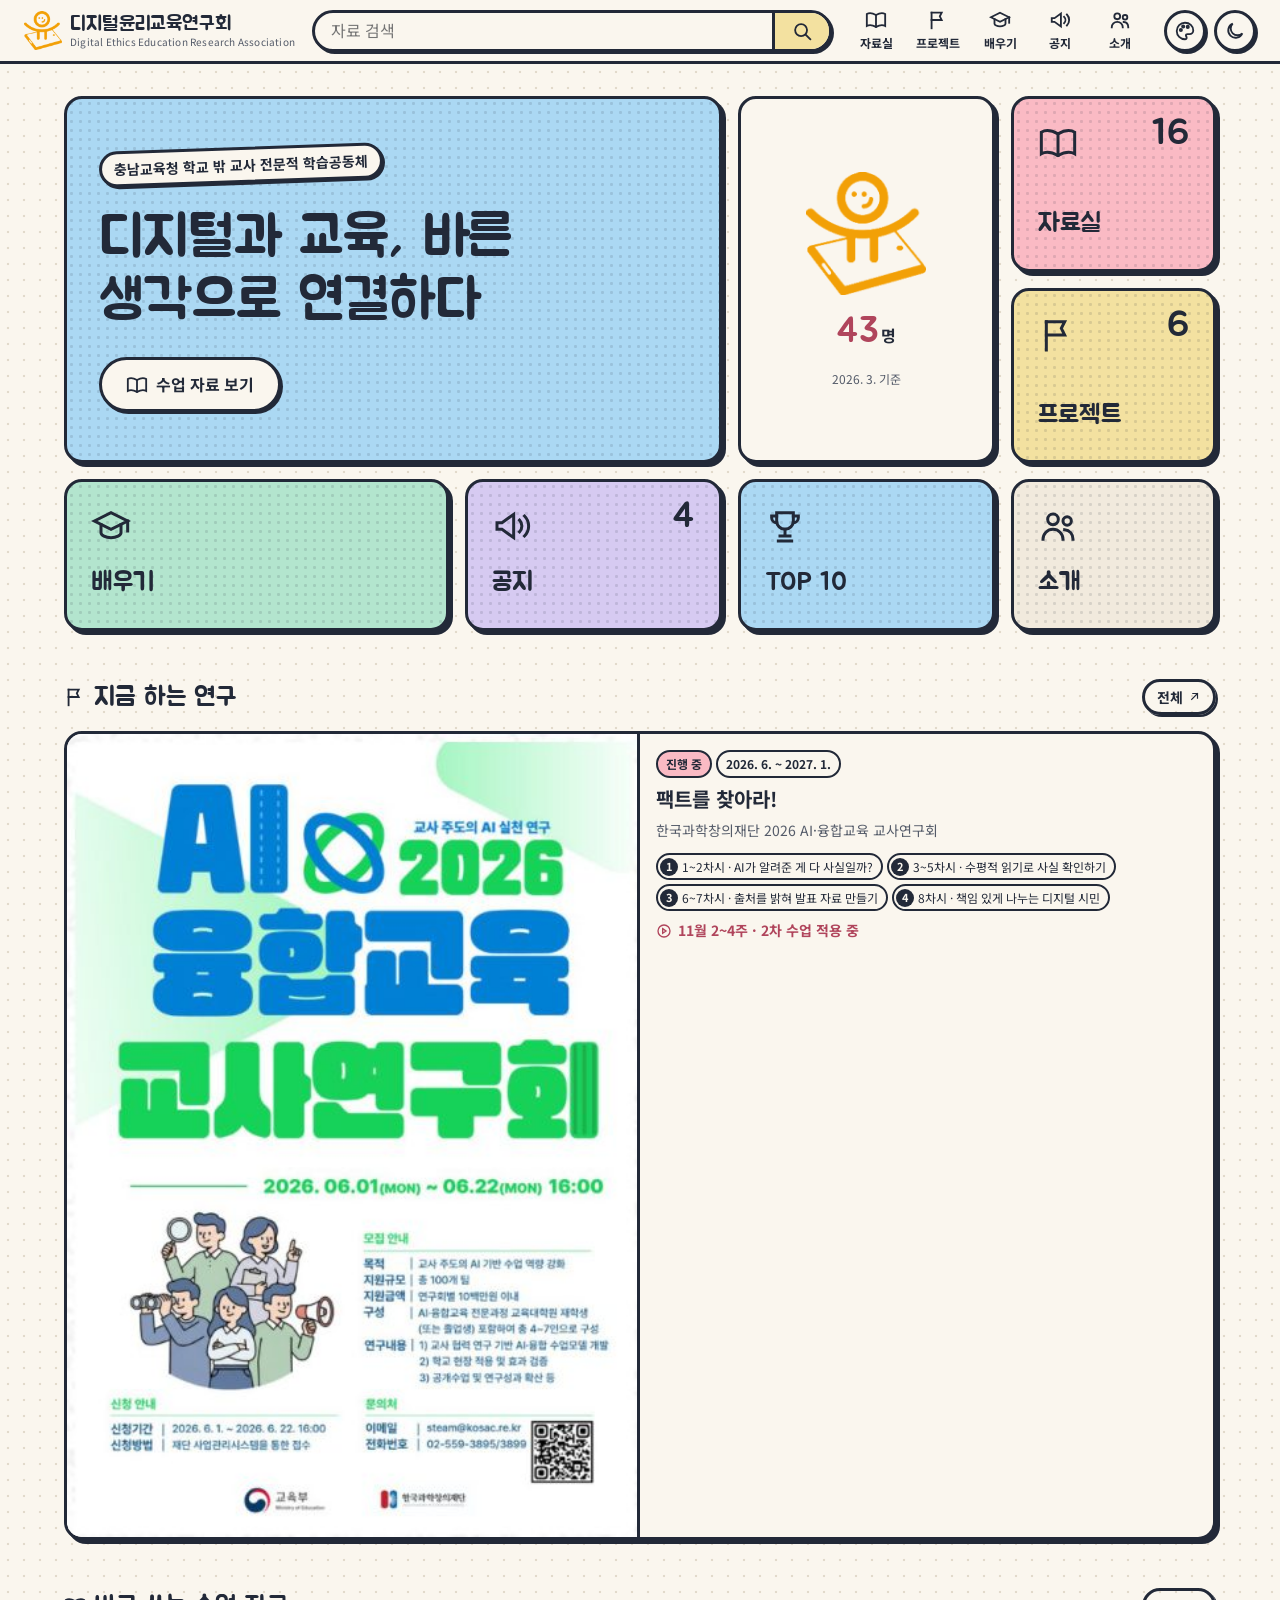
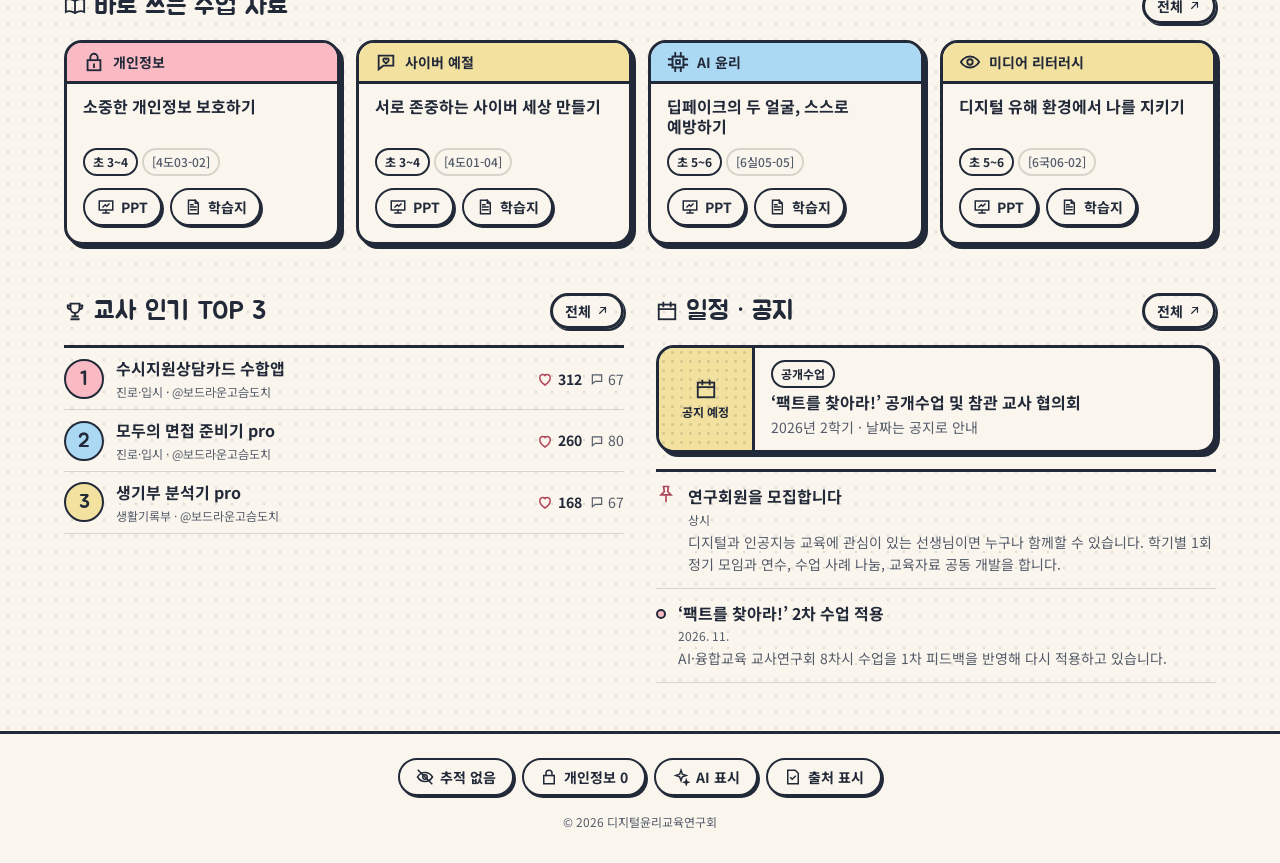
==== index.html @ d73ead46 "feat: 디자인 고르기 (0 처음 · 1 몬드리안 · 2 부드러운 팝아트) - 디자인 0: 처음 디자인을 d0/에 보관 - 디자인 1: 몬드리안을 d1/에 보관 (style.cs" ====
<!doctype html>
<html lang="ko">
<head>
<meta charset="utf-8">
<meta name="viewport" content="width=device-width, initial-scale=1, viewport-fit=cover">
<meta name="robots" content="noindex, nofollow">
<title>디지털윤리교육연구회</title>
<meta name="description" content="디지털과 교육, 바른 생각으로 연결하다 — 충남 디지털윤리교육연구회">
<link rel="icon" href="img/logo.png">
<link rel="preconnect" href="https://fonts.googleapis.com">
<link rel="preconnect" href="https://fonts.gstatic.com" crossorigin>
<link href="https://fonts.googleapis.com/css2?family=Jua&family=Noto+Sans+KR:wght@400;500;700;900&display=swap" rel="stylesheet">
<link rel="stylesheet" href="tokens.css">
<link rel="stylesheet" href="style.css">
<link rel="stylesheet" href="pop.css">
<script>
(function () {
  try {
    var k = "dew:design", q = new URLSearchParams(location.search).get("d");
    if (q === "2") { localStorage.setItem(k, "2"); history.replaceState(null, "", location.pathname + location.hash); return; }
    var s = localStorage.getItem(k);
    if (s === "0" || s === "1") location.replace("d" + s + "/" + location.hash);
  } catch (e) {}
})();
</script>
</head>
<body>
<a class="skip" href="#main">본문 바로가기</a>

<header class="bar">
  <a class="logo" href="#/" aria-label="디지털윤리교육연구회 홈">
    <img src="img/logo.png" alt="" width="38" height="39">
    <span class="logo-text"><b>디지털윤리교육연구회</b><small lang="en">Digital Ethics Education Research Association</small></span>
  </a>
  <form class="search" role="search" id="topsearch">
    <label for="tq" class="vh">자료 검색</label>
    <input id="tq" type="search" placeholder="자료 검색" autocomplete="off">
    <button type="submit" aria-label="검색"><svg class="i"><use href="#i-search"/></svg></button>
  </form>
  <nav class="topnav" aria-label="주 메뉴">
    <a href="#/library"><svg class="i"><use href="#i-library"/></svg><span>자료실</span></a>
    <a href="#/projects"><svg class="i"><use href="#i-projects"/></svg><span>프로젝트</span></a>
    <a href="#/learn"><svg class="i"><use href="#i-learn"/></svg><span>배우기</span></a>
    <a href="#/notice"><svg class="i"><use href="#i-notice"/></svg><span>공지</span></a>
    <a href="#/about"><svg class="i"><use href="#i-about"/></svg><span>소개</span></a>
  </nav>
  <div class="tools">
    <details class="dpick">
      <summary class="iconbtn" aria-label="디자인 고르기" title="디자인 고르기"><svg class="i"><use href="#i-palette"/></svg></summary>
      <div class="dpick-menu">
        <a href="d0/"><span class="sw sw0"></span>디자인 0 · 처음</a>
        <a href="d1/"><span class="sw sw1"></span>디자인 1 · 몬드리안</a>
        <a href="./?d=2" aria-current="true"><span class="sw sw2"></span>디자인 2 · 팝아트</a>
      </div>
    </details>
    <button class="iconbtn theme" type="button" aria-label="화면 밝기 바꾸기" title="밝기"><svg class="i"><use href="#i-moon"/></svg></button>
  </div>
</header>

<main id="main" tabindex="-1"></main>

<footer class="foot">
  <ul class="promise" aria-label="이 사이트가 지키는 약속">
    <li title="방문 분석·광고 쿠키를 쓰지 않습니다"><svg class="i"><use href="#i-eye-off"/></svg><span>추적 없음</span></li>
    <li title="회원 가입이 없고 개인정보를 받지 않습니다"><svg class="i"><use href="#i-lock"/></svg><span>개인정보 0</span></li>
    <li title="AI 도움을 받은 글·그림에는 표시를 붙입니다"><svg class="i"><use href="#i-ai"/></svg><span>AI 표시</span></li>
    <li title="모든 자료에 만든 곳과 연도를 적습니다"><svg class="i"><use href="#i-source"/></svg><span>출처 표시</span></li>
  </ul>
  <p class="foot-small" id="foot-small"></p>
</footer>

<nav class="tabbar" aria-label="빠른 메뉴">
  <a href="#/"><svg class="i"><use href="#i-home"/></svg><span>홈</span></a>
  <a href="#/library"><svg class="i"><use href="#i-library"/></svg><span>자료</span></a>
  <a href="#/projects"><svg class="i"><use href="#i-projects"/></svg><span>프로젝트</span></a>
  <a href="#/learn"><svg class="i"><use href="#i-learn"/></svg><span>배우기</span></a>
  <a href="#/about"><svg class="i"><use href="#i-about"/></svg><span>소개</span></a>
</nav>

<svg width="0" height="0" style="position:absolute" aria-hidden="true">
  <defs>
    <symbol id="i-home" viewBox="0 0 24 24"><path d="M3 11l9-7 9 7"/><path d="M5 10v10h5v-6h4v6h5V10"/></symbol>
    <symbol id="i-library" viewBox="0 0 24 24"><path d="M2 5.5C4.5 4 7.5 4 12 6.5c4.5-2.5 7.5-2.5 10-1v13c-2.5-1.5-5.5-1.5-10 1-4.5-2.5-7.5-2.5-10-1z"/><path d="M12 6.5v13"/></symbol>
    <symbol id="i-projects" viewBox="0 0 24 24"><path d="M5 21V4"/><path d="M5 4h11l-2 4 2 4H5"/></symbol>
    <symbol id="i-learn" viewBox="0 0 24 24"><path d="M2 9l10-5 10 5-10 5z"/><path d="M6 11.2V16c0 1.5 2.7 3 6 3s6-1.5 6-3v-4.8"/><path d="M22 9v6"/></symbol>
    <symbol id="i-notice" viewBox="0 0 24 24"><path d="M3 10v4h3l7 5V5L6 10z"/><path d="M16.5 8.5a5 5 0 0 1 0 7"/><path d="M19.5 6a8.5 8.5 0 0 1 0 12"/></symbol>
    <symbol id="i-about" viewBox="0 0 24 24"><circle cx="9" cy="8" r="3.2"/><path d="M3 20c0-3.3 2.7-6 6-6s6 2.7 6 6"/><circle cx="17.5" cy="9" r="2.5"/><path d="M16 14.2c3 .2 5 2.6 5 5.8"/></symbol>
    <symbol id="i-search" viewBox="0 0 24 24"><circle cx="11" cy="11" r="6.5"/><path d="M16 16l5 5"/></symbol>
    <symbol id="i-moon" viewBox="0 0 24 24"><path d="M20 14.5A8 8 0 1 1 9.5 4a6.5 6.5 0 0 0 10.5 10.5z"/></symbol>
    <symbol id="i-trophy" viewBox="0 0 24 24"><path d="M7 4h10v5a5 5 0 0 1-10 0z"/><path d="M7 6H4v1a3 3 0 0 0 3 3M17 6h3v1a3 3 0 0 1-3 3"/><path d="M12 14v4M8 21h8M9 18h6"/></symbol>
    <symbol id="i-ppt" viewBox="0 0 24 24"><rect x="3" y="4" width="18" height="12"/><path d="M12 16v4M8 20h8"/><path d="M8 12l3-3 2 2 3-3"/></symbol>
    <symbol id="i-sheet" viewBox="0 0 24 24"><path d="M6 3h9l4 4v14H6z"/><path d="M15 3v4h4"/><path d="M9 12h7M9 15.5h7M9 9h3"/></symbol>
    <symbol id="i-guide" viewBox="0 0 24 24"><rect x="5" y="4" width="14" height="17"/><path d="M9 4V2.5h6V4"/><path d="M8.5 10l2 2 4-4M8.5 16h7"/></symbol>
    <symbol id="i-out" viewBox="0 0 24 24"><path d="M8 16L18 6M10 6h8v8"/></symbol>
    <symbol id="i-calendar" viewBox="0 0 24 24"><rect x="3" y="5" width="18" height="16"/><path d="M3 10h18M8 3v4M16 3v4"/></symbol>
    <symbol id="i-pin" viewBox="0 0 24 24"><path d="M9 3h6l-1 6 4 4H6l4-4z"/><path d="M12 13v8"/></symbol>
    <symbol id="i-heart" viewBox="0 0 24 24"><path d="M12 20s-7-4.4-7-10a4 4 0 0 1 7-2.6A4 4 0 0 1 19 10c0 5.6-7 10-7 10z"/></symbol>
    <symbol id="i-chat" viewBox="0 0 24 24"><path d="M4 5h16v11H9l-5 4z"/></symbol>
    <symbol id="i-link" viewBox="0 0 24 24"><path d="M10 14a4 4 0 0 0 5.7 0l3-3a4 4 0 0 0-5.7-5.7l-1 1"/><path d="M14 10a4 4 0 0 0-5.7 0l-3 3a4 4 0 0 0 5.7 5.7l1-1"/></symbol>
    <symbol id="i-play" viewBox="0 0 24 24"><circle cx="12" cy="12" r="9"/><path d="M10 8.5l5 3.5-5 3.5z"/></symbol>
    <symbol id="i-target" viewBox="0 0 24 24"><circle cx="12" cy="12" r="9"/><circle cx="12" cy="12" r="5"/><circle cx="12" cy="12" r="1"/></symbol>
    <symbol id="i-team" viewBox="0 0 24 24"><circle cx="12" cy="7" r="3"/><circle cx="5" cy="10" r="2.2"/><circle cx="19" cy="10" r="2.2"/><path d="M7 20c0-2.8 2.2-5 5-5s5 2.2 5 5M1.5 19c0-2.2 1.6-4 3.5-4M22.5 19c0-2.2-1.6-4-3.5-4"/></symbol>
    <symbol id="i-map" viewBox="0 0 24 24"><path d="M3 6l6-2 6 2 6-2v14l-6 2-6-2-6 2z"/><path d="M9 4v14M15 6v14"/></symbol>
    <symbol id="i-join" viewBox="0 0 24 24"><circle cx="10" cy="8" r="3.5"/><path d="M3 20c0-3.6 3.1-6.5 7-6.5 1.6 0 3 .4 4.2 1.2"/><path d="M18 14v6M15 17h6"/></symbol>
    <symbol id="i-palette" viewBox="0 0 24 24"><path d="M12 3a9 9 0 1 0 0 18c1.2 0 1.8-.8 1.8-1.7 0-1-.8-1.4-.8-2.3 0-1 .8-1.6 1.8-1.6H17a4 4 0 0 0 4-4C21 6.6 17 3 12 3z"/><circle cx="7.5" cy="11" r="1.2"/><circle cx="10" cy="7" r="1.2"/><circle cx="15" cy="7.5" r="1.2"/></symbol>
    <symbol id="i-check" viewBox="0 0 24 24"><path d="M4 12.5l5 5L20 6.5"/></symbol>
    <symbol id="t-privacy" viewBox="0 0 24 24"><rect x="5" y="10" width="14" height="11"/><path d="M8 10V7a4 4 0 0 1 8 0v3"/><path d="M12 14.5v3"/></symbol>
    <symbol id="t-manners" viewBox="0 0 24 24"><path d="M4 5h16v11H9l-5 4z"/><path d="M12 13.5s-3-1.8-3-3.8a1.6 1.6 0 0 1 3-.8 1.6 1.6 0 0 1 3 .8c0 2-3 3.8-3 3.8z"/></symbol>
    <symbol id="t-overuse" viewBox="0 0 24 24"><rect x="7" y="2.5" width="10" height="19"/><path d="M11 18.5h2"/><path d="M9.5 7.5l5 5M14.5 7.5l-5 5"/></symbol>
    <symbol id="t-ai" viewBox="0 0 24 24"><rect x="6" y="6" width="12" height="12"/><path d="M9 2v4M15 2v4M9 18v4M15 18v4M2 9h4M2 15h4M18 9h4M18 15h4"/><path d="M10 10h4v4h-4z"/></symbol>
    <symbol id="t-media" viewBox="0 0 24 24"><path d="M2 12s3.6-6 10-6 10 6 10 6-3.6 6-10 6S2 12 2 12z"/><circle cx="12" cy="12" r="3"/></symbol>
    <symbol id="t-safety" viewBox="0 0 24 24"><path d="M12 3l8 3v6c0 4.5-3.4 8-8 9-4.6-1-8-4.5-8-9V6z"/><path d="M8.5 12l2.5 2.5 4.5-4.5"/></symbol>
    <symbol id="t-copyright" viewBox="0 0 24 24"><circle cx="12" cy="12" r="9"/><path d="M15 9.5a3.5 3.5 0 1 0 0 5"/></symbol>
    <symbol id="t-basic" viewBox="0 0 24 24"><rect x="3" y="4" width="18" height="12"/><path d="M8 20h8M12 16v4"/></symbol>
    <symbol id="t-citizen" viewBox="0 0 24 24"><circle cx="12" cy="12" r="9"/><path d="M3 12h18M12 3c2.5 2.6 3.8 5.6 3.8 9s-1.3 6.4-3.8 9c-2.5-2.6-3.8-5.6-3.8-9S9.5 5.6 12 3z"/></symbol>
    <symbol id="i-eye-off" viewBox="0 0 24 24"><path d="M2 12s3.6-6 10-6 10 6 10 6-3.6 6-10 6S2 12 2 12z"/><circle cx="12" cy="12" r="3"/><path d="M3 3l18 18"/></symbol>
    <symbol id="i-lock" viewBox="0 0 24 24"><rect x="5" y="10" width="14" height="11"/><path d="M8 10V7a4 4 0 0 1 8 0v3"/></symbol>
    <symbol id="i-ai" viewBox="0 0 24 24"><path d="M12 3l1.8 5.2L19 10l-5.2 1.8L12 17l-1.8-5.2L5 10l5.2-1.8z"/><path d="M19 16l.8 2.2L22 19l-2.2.8L19 22l-.8-2.2L16 19l2.2-.8z"/></symbol>
    <symbol id="i-source" viewBox="0 0 24 24"><path d="M5 3h10l4 4v14H5z"/><path d="M9 13l2 2 4-4"/></symbol>
  </defs>
</svg>

<script src="data.js"></script>
<script src="app.js"></script>
</body>
</html>
---- tokens.css ----
/* Hallmark · tokens · theme: custom "부드러운 팝아트" (Warhol 반복 판화 + Lichtenstein 망점, 채도 낮춤)
 * paper oklch(97.5% 0.012 85) · ink oklch(28% 0.03 265) · accent oklch(50% 0.11 255)
 * axes: light / display-heavy / warm-pastel
 */
:root{
  /* 크림 종이 · 남색 먹선 · 파스텔 면 */
  --color-paper:    oklch(97.5% 0.012 85);
  --color-paper-2:  oklch(94% 0.02 85);
  --color-ink:      oklch(28% 0.03 265);
  --color-ink-2:    oklch(47% 0.025 265);
  --color-rule:     oklch(28% 0.03 265);
  --color-hair:     oklch(87% 0.015 85);
  --color-dot:      oklch(89% 0.022 85);
  --color-accent:   oklch(50% 0.11 255);
  --color-accent-2: oklch(90% 0.04 240);
  --color-on-accent:oklch(98% 0.01 85);
  --color-sky:      oklch(86% 0.06 235);
  --color-red:      oklch(85% 0.075 8);    /* 분홍 */
  --color-on-red:   oklch(28% 0.03 265);
  --color-yellow:   oklch(91% 0.085 95);   /* 버터 */
  --color-on-yellow:oklch(28% 0.03 265);
  --color-mint:     oklch(88% 0.06 165);
  --color-lilac:    oklch(86% 0.055 300);
  --color-hot:      oklch(54% 0.14 10);    /* 글자용 진한 분홍 */
  --color-brand:    oklch(75% 0.17 70);
  --color-focus:    oklch(50% 0.11 255);

  --font-display: "Jua", "Noto Sans KR", system-ui, sans-serif;
  --font-body:    "Noto Sans KR", system-ui, sans-serif;

  --space-3xs: 0.25rem; --space-2xs: 0.5rem; --space-xs: 0.75rem;
  --space-sm: 1rem; --space-md: 1.5rem; --space-lg: 2rem;
  --space-xl: 3rem; --space-2xl: 4.5rem;

  --text-xs: 0.75rem; --text-sm: 0.875rem; --text-md: 1rem; --text-lg: 1.25rem;
  --text-xl: 1.625rem; --text-2xl: 2.25rem; --text-display: clamp(2rem, 6vw, 3.5rem);

  --rule-w: 3px;
  --rule-thin: 3px;
  --radius-pill: 999px;
  --radius-0: 0;
  --radius-card: 18px;
  --radius-sm: 10px;
  --pop: 4px 4px 0 var(--color-rule);
  --pop-lg: 6px 6px 0 var(--color-rule);
  --pop-sm: 2px 2px 0 var(--color-rule);

  --ease-out: cubic-bezier(0.16, 1, 0.3, 1);
  --ease-in: cubic-bezier(0.7, 0, 0.84, 0);
  --ease-in-out: cubic-bezier(0.65, 0, 0.35, 1);
  --dur-short: 160ms;
  --dur-med: 240ms;

  --swatch-0: oklch(75% 0.17 70);
  --swatch-1: oklch(46% 0.19 262);
  --swatch-2: oklch(85% 0.075 8);

  --bar-h: 64px;
  --tab-h: 64px;
}
@media (prefers-color-scheme: dark){
  :root:not([data-theme="light"]){
    --color-paper: oklch(23% 0.02 265); --color-paper-2: oklch(28% 0.022 265);
    --color-ink: oklch(95% 0.012 85); --color-ink-2: oklch(76% 0.015 85);
    --color-rule: oklch(12% 0.01 265); --color-hair: oklch(34% 0.02 265); --color-dot: oklch(27% 0.02 265);
    --color-accent: oklch(72% 0.09 245); --color-on-accent: oklch(20% 0.02 265);
    --color-sky: oklch(44% 0.06 235); --color-red: oklch(46% 0.07 8); --color-yellow: oklch(52% 0.07 95);
    --color-mint: oklch(45% 0.05 165); --color-lilac: oklch(43% 0.05 300);
    --color-on-red: oklch(96% 0.01 85); --color-on-yellow: oklch(96% 0.01 85);
    --color-hot: oklch(76% 0.11 10);
  }
}
:root[data-theme="dark"]{
  --color-paper: oklch(23% 0.02 265); --color-paper-2: oklch(28% 0.022 265);
  --color-ink: oklch(95% 0.012 85); --color-ink-2: oklch(76% 0.015 85);
  --color-rule: oklch(12% 0.01 265); --color-hair: oklch(34% 0.02 265); --color-dot: oklch(27% 0.02 265);
  --color-accent: oklch(72% 0.09 245); --color-on-accent: oklch(20% 0.02 265);
  --color-sky: oklch(44% 0.06 235); --color-red: oklch(46% 0.07 8); --color-yellow: oklch(52% 0.07 95);
  --color-mint: oklch(45% 0.05 165); --color-lilac: oklch(43% 0.05 300);
  --color-on-red: oklch(96% 0.01 85); --color-on-yellow: oklch(96% 0.01 85);
  --color-hot: oklch(76% 0.11 10);
}
---- style.css ----
/* Hallmark · macrostructure: bespoke Mondrian grid · tone: De Stijl 교실 · anchor hue: blue 262 · theme: custom
 * nav: top bar (logo · centre search pill · icon nav) + mobile bottom tab bar · footer: icon promise strip
 * pre-emit critique: P5 H4 E4 S4 R4 V5
 */

/* ---------- 기본 ---------- */
*, *::before, *::after { box-sizing: border-box; }
html, body { overflow-x: clip; }
html { -webkit-text-size-adjust: 100%; }
body {
  margin: 0;
  background: var(--color-paper);
  color: var(--color-ink);
  font-family: var(--font-body);
  font-size: var(--text-md);
  line-height: 1.6;
  word-break: keep-all;
  overflow-wrap: break-word;
}
img { display: block; max-width: 100%; height: auto; }
a { color: inherit; }
h1, h2, h3 { font-style: normal; margin: 0; line-height: 1.25; min-width: 0; overflow-wrap: anywhere; word-break: keep-all; }
h1, h2 { font-family: var(--font-display); font-weight: 400; letter-spacing: 0.01em; }
h3 { font-size: var(--text-md); font-weight: 700; }
p { margin: 0; }
button, input { font: inherit; color: inherit; }
:focus-visible { outline: 3px solid var(--color-focus); outline-offset: 2px; }
.vh { position: absolute; width: 1px; height: 1px; overflow: hidden; clip: rect(0 0 0 0); white-space: nowrap; }
.skip { position: absolute; left: var(--space-sm); top: -60px; z-index: 50; background: var(--color-ink); color: var(--color-paper); padding: var(--space-2xs) var(--space-sm); }
.skip:focus { top: var(--space-sm); }

.i { width: 22px; height: 22px; flex: none; fill: none; stroke: currentColor; stroke-width: 2; stroke-linecap: square; stroke-linejoin: miter; }
.i.sm { width: 16px; height: 16px; }
.i.lg { width: 40px; height: 40px; stroke-width: 1.8; }

/* 원색 면 */
[data-c="b"] { background: var(--color-accent); color: var(--color-on-accent); }
[data-c="r"] { background: var(--color-red); color: var(--color-on-red); }
[data-c="y"] { background: var(--color-yellow); color: var(--color-on-yellow); }
[data-c="w"] { background: var(--color-paper); color: var(--color-ink); }

/* ---------- 상단바 (유튜브·구글식) ---------- */
.bar {
  position: sticky; top: 0; z-index: 20;
  display: grid; grid-template-columns: auto minmax(0, 1fr) auto auto; align-items: center;
  gap: var(--space-sm);
  height: var(--bar-h); padding: 0 var(--space-md);
  background: var(--color-paper);
  border-bottom: var(--rule-w) solid var(--color-rule);
}
.logo { display: flex; align-items: center; gap: var(--space-2xs); text-decoration: none; min-width: 0; }
.logo img { width: 38px; height: auto; }
.logo-text { display: flex; flex-direction: column; line-height: 1.15; min-width: 0; }
.logo-text b { font-family: var(--font-display); font-weight: 400; font-size: var(--text-lg); white-space: nowrap; }
.logo-text small { font-size: 0.625rem; color: var(--color-ink-2); white-space: nowrap; letter-spacing: 0.02em; }

.search {
  justify-self: center; width: 100%; max-width: 520px;
  display: flex; align-items: stretch; height: 42px;
  border: var(--rule-thin) solid var(--color-rule); border-radius: var(--radius-pill); overflow: hidden;
  background: var(--color-paper);
}
.search input { flex: 1; min-width: 0; border: 0; background: transparent; padding: 0 var(--space-sm); outline: none; }
.search:focus-within { outline: 3px solid var(--color-focus); outline-offset: 2px; }
.search button {
  border: 0; border-left: var(--rule-thin) solid var(--color-rule); background: var(--color-paper-2);
  padding: 0 var(--space-sm); cursor: pointer; display: grid; place-items: center;
}
.search button:hover { background: var(--color-yellow); color: var(--color-on-yellow); }

.topnav { display: flex; gap: var(--space-3xs); }
.topnav a {
  display: flex; flex-direction: column; align-items: center; gap: 2px;
  padding: var(--space-3xs) var(--space-2xs); min-width: 56px;
  text-decoration: none; font-size: var(--text-xs); font-weight: 700; white-space: nowrap;
  border-bottom: 4px solid transparent;
  transition: background var(--dur-short) var(--ease-out);
}
.topnav a:hover { background: var(--color-paper-2); }
.topnav a[aria-current="page"] { border-bottom-color: var(--color-red); }
.iconbtn {
  width: 42px; height: 42px; display: grid; place-items: center; cursor: pointer;
  border: var(--rule-thin) solid var(--color-rule); border-radius: var(--radius-pill); background: var(--color-paper);
}
.iconbtn:hover { background: var(--color-yellow); color: var(--color-on-yellow); }

.tools { display: flex; gap: var(--space-2xs); }
.dpick { position: relative; }
.dpick summary { list-style: none; }
.dpick summary::-webkit-details-marker { display: none; }
.dpick[open] summary { background: var(--color-paper-2); }
.dpick-menu {
  position: absolute; right: 0; top: calc(100% + var(--space-2xs)); z-index: 30;
  display: flex; flex-direction: column; min-width: 200px; padding: var(--space-3xs);
  background: var(--color-paper); border: var(--rule-thin) solid var(--color-rule);
}
.dpick-menu a { display: flex; align-items: center; gap: var(--space-2xs); padding: var(--space-2xs) var(--space-xs); white-space: nowrap; font-size: var(--text-sm); font-weight: 700; text-decoration: none; }
.dpick-menu a:hover { background: var(--color-paper-2); }
.dpick-menu a[aria-current] { background: var(--color-ink); color: var(--color-paper); }
.sw { flex: none; width: 18px; height: 18px; border: 2px solid var(--color-rule); }
.sw0 { background: var(--swatch-0); }
.sw1 { background: var(--swatch-1); }
.sw2 { background: var(--swatch-2); }

/* ---------- 본문 ---------- */
main { max-width: 1200px; margin: 0 auto; padding: var(--space-lg) var(--space-md) var(--space-xl); outline: none; }

.row { display: flex; align-items: center; justify-content: space-between; gap: var(--space-sm); margin: var(--space-xl) 0 var(--space-sm); }
.row h2 { display: flex; align-items: center; gap: var(--space-2xs); font-size: var(--text-xl); }
.more {
  display: inline-flex; align-items: center; gap: var(--space-3xs); white-space: nowrap;
  font-weight: 700; font-size: var(--text-sm); text-decoration: none;
  padding: var(--space-3xs) var(--space-xs); border: var(--rule-thin) solid var(--color-rule); border-radius: var(--radius-pill);
}
.more:hover { background: var(--color-ink); color: var(--color-paper); }
.more .i { width: 14px; height: 14px; }

.grid { display: grid; gap: var(--space-sm); }
.g2 { grid-template-columns: repeat(2, minmax(0, 1fr)); }
.g3 { grid-template-columns: repeat(3, minmax(0, 1fr)); }
.g4 { grid-template-columns: repeat(4, minmax(0, 1fr)); }
.span-all { grid-column: 1 / -1; }

.chips { display: flex; flex-wrap: wrap; gap: var(--space-3xs); }
.chip {
  display: inline-flex; align-items: center; gap: 4px; white-space: nowrap;
  font-size: var(--text-xs); font-weight: 700; padding: 2px var(--space-2xs);
  border: 2px solid var(--color-rule); background: var(--color-paper); color: var(--color-ink);
}
.chip.ghost { border-color: var(--color-hair); color: var(--color-ink-2); font-weight: 500; }
.st { font-size: var(--text-xs); font-weight: 700; padding: 2px var(--space-2xs); border: 2px solid var(--color-rule); white-space: nowrap; background: var(--color-paper-2); color: var(--color-ink); }
.st.on { background: var(--color-red); color: var(--color-on-red); }
.st.done { background: var(--color-ink); color: var(--color-paper); }
.muted { color: var(--color-ink-2); font-size: var(--text-sm); }
.fine { display: flex; align-items: center; gap: var(--space-2xs); margin-top: var(--space-md); font-size: var(--text-sm); color: var(--color-ink-2); }
.fine a { font-weight: 700; }

.btn {
  display: inline-flex; align-items: center; gap: var(--space-2xs); white-space: nowrap; align-self: flex-start;
  padding: var(--space-xs) var(--space-md); border-radius: var(--radius-pill);
  font-weight: 700; text-decoration: none;
  transition: transform var(--dur-short) var(--ease-out);
}
.btn.on-b { background: var(--color-paper); color: var(--color-ink); border: var(--rule-thin) solid var(--color-rule); }
.btn.on-b:hover { background: var(--color-yellow); color: var(--color-on-yellow); }
.btn:active { transform: translateY(1px); }

/* ---------- 홈: 몬드리안 구성 ---------- */
.mond {
  display: grid; gap: var(--rule-w);
  background: var(--color-rule); border: var(--rule-w) solid var(--color-rule);
  grid-template-columns: minmax(0, 1.5fr) minmax(0, 1fr) minmax(0, 1fr) minmax(0, 0.8fr);
  grid-template-areas:
    "hero hero mark lib"
    "hero hero mark proj"
    "learn notice top about";
}
.m-hero { grid-area: hero; display: flex; flex-direction: column; gap: var(--space-md); padding: var(--space-xl) var(--space-lg); justify-content: flex-end; min-height: 340px; }
.m-kicker { font-size: var(--text-sm); font-weight: 700; }
.m-hero h1 { font-size: var(--text-display); line-height: 1.12; }
.m-mark { grid-area: mark; background: var(--color-paper); display: flex; flex-direction: column; align-items: center; justify-content: center; gap: var(--space-2xs); padding: var(--space-md); text-align: center; }
.m-mark img { width: 120px; }
.m-num { font-size: var(--text-md); font-weight: 700; }
.m-num b { font-family: var(--font-display); font-weight: 400; font-size: var(--text-2xl); color: var(--color-red); margin-right: 2px; }
.m-cap { font-size: var(--text-xs); color: var(--color-ink-2); }
.m-tile {
  position: relative; display: flex; flex-direction: column; justify-content: space-between; gap: var(--space-sm);
  padding: var(--space-md); min-height: 150px; text-decoration: none;
  transition: filter var(--dur-short) var(--ease-out);
}
.m-tile:hover { filter: brightness(1.06) saturate(1.1); }
.m-tile[data-c="w"]:hover { background: var(--color-paper-2); filter: none; }
.m-label { font-family: var(--font-display); font-size: var(--text-xl); white-space: nowrap; }
.m-count { position: absolute; top: var(--space-sm); right: var(--space-md); font-family: var(--font-display); font-size: var(--text-2xl); line-height: 1; }
.mond > a:nth-of-type(1) { grid-area: lib; }
.mond > a:nth-of-type(2) { grid-area: proj; }
.mond > a:nth-of-type(3) { grid-area: learn; }
.mond > a:nth-of-type(4) { grid-area: notice; }
.mond > a:nth-of-type(5) { grid-area: top; }
.mond > a:nth-of-type(6) { grid-area: about; }

.split { display: grid; grid-template-columns: repeat(2, minmax(0, 1fr)); gap: var(--space-lg); }

/* ---------- 자료 카드 ---------- */
.res {
  display: flex; flex-direction: column; gap: var(--space-xs);
  padding: 0 var(--space-sm) var(--space-sm); min-width: 0;
  border: var(--rule-thin) solid var(--color-rule);
}
.res[data-c] { background: var(--color-paper); color: var(--color-ink); }
.res-top { display: flex; align-items: center; gap: var(--space-2xs); margin: 0 calc(-1 * var(--space-sm)); padding: var(--space-2xs) var(--space-sm); border-bottom: var(--rule-thin) solid var(--color-rule); }
.res[data-c="b"] .res-top { background: var(--color-accent); color: var(--color-on-accent); }
.res[data-c="r"] .res-top { background: var(--color-red); color: var(--color-on-red); }
.res[data-c="y"] .res-top { background: var(--color-yellow); color: var(--color-on-yellow); }
.res-ico { display: grid; place-items: center; }
.res-topic { font-size: var(--text-sm); font-weight: 700; white-space: nowrap; overflow: hidden; text-overflow: ellipsis; }
.res h3 { font-size: var(--text-md); flex: 1; }
.ibtns { display: flex; gap: var(--space-2xs); flex-wrap: wrap; }
.ibtn {
  display: inline-flex; align-items: center; gap: 6px; white-space: nowrap;
  padding: 6px var(--space-xs); border: 2px solid var(--color-rule); border-radius: var(--radius-pill);
  font-size: var(--text-sm); font-weight: 700; text-decoration: none; background: var(--color-paper);
  transition: background var(--dur-short) var(--ease-out);
}
.ibtn .i { width: 18px; height: 18px; }
a.ibtn:hover { background: var(--color-ink); color: var(--color-paper); }
.ibtn.off { opacity: 0.5; }

/* ---------- 프로젝트 ---------- */
.proj { display: grid; grid-template-columns: minmax(0, 2fr) minmax(0, 3fr); border: var(--rule-thin) solid var(--color-rule); background: var(--color-paper); min-width: 0; }
.proj-img { border-right: var(--rule-thin) solid var(--color-rule); overflow: hidden; min-height: 160px; }
.proj-img img { width: 100%; height: 100%; object-fit: cover; }
.proj-img.blank { display: grid; place-items: center; }
.proj-img.blank .i { width: 56px; height: 56px; stroke-width: 1.6; }
.proj-body { display: flex; flex-direction: column; gap: var(--space-2xs); padding: var(--space-sm); min-width: 0; }
.proj h3 { font-size: var(--text-lg); }
.org { font-size: var(--text-sm); color: var(--color-ink-2); }
.pills { list-style: none; margin: var(--space-3xs) 0 0; padding: 0; display: flex; flex-wrap: wrap; gap: 4px; }
.pills li { display: inline-flex; align-items: center; gap: 4px; font-size: var(--text-xs); padding: 2px var(--space-2xs) 2px 2px; border: 2px solid var(--color-rule); max-width: 100%; }
.pills b { flex: none; display: grid; place-items: center; width: 18px; height: 18px; background: var(--color-ink); color: var(--color-paper); font-size: 0.6875rem; }
.now { display: flex; align-items: center; gap: 6px; font-size: var(--text-sm); font-weight: 700; color: var(--color-red); }
.now-proj .proj { grid-template-columns: minmax(0, 1fr) minmax(0, 1fr); }
.now-proj .proj-img { min-height: 260px; }

.gallery { display: grid; grid-template-columns: repeat(4, minmax(0, 1fr)); gap: var(--rule-w); background: var(--color-rule); border: var(--rule-w) solid var(--color-rule); }
.gallery figure { margin: 0; background: var(--color-paper); display: flex; flex-direction: column; min-width: 0; }
.gallery img { aspect-ratio: 4 / 3; width: 100%; object-fit: cover; border-bottom: var(--rule-thin) solid var(--color-rule); }
.gallery figcaption { display: flex; align-items: center; gap: var(--space-2xs); padding: var(--space-2xs) var(--space-xs); font-size: var(--text-sm); font-weight: 700; }
.years { display: grid; grid-template-columns: repeat(auto-fit, minmax(min(100%, 320px), 1fr)); gap: var(--space-lg); margin-top: var(--space-lg); }
.yr { font-family: var(--font-display); font-weight: 400; font-size: var(--text-2xl); color: var(--color-accent); }

/* ---------- 목록 ---------- */
.list { list-style: none; margin: 0; padding: 0; border-top: var(--rule-thin) solid var(--color-rule); }
.list li { display: flex; gap: var(--space-xs); padding: var(--space-xs) 0; border-bottom: 1px solid var(--color-hair); }
.list li > div { min-width: 0; }
.list b { display: block; }
.list .when { display: block; font-size: var(--text-xs); color: var(--color-ink-2); }
.list p { font-size: var(--text-sm); color: var(--color-ink-2); margin-top: 2px; }
.list .dot { flex: none; width: 10px; height: 10px; margin-top: 8px; background: var(--color-accent); }
.list .pin { flex: none; color: var(--color-red); }
.list .pin .i { width: 20px; height: 20px; }

.dday { display: flex; gap: var(--space-sm); border: var(--rule-thin) solid var(--color-rule); background: var(--color-paper); margin-bottom: var(--space-sm); min-width: 0; }
.dday .d { flex: none; width: 96px; display: flex; flex-direction: column; align-items: center; justify-content: center; gap: 2px; padding: var(--space-xs); font-family: var(--font-display); font-size: var(--text-xl); border-right: var(--rule-thin) solid var(--color-rule); }
.dday .d small { font-family: var(--font-body); font-size: var(--text-xs); font-weight: 700; }
.dday-body { display: flex; flex-direction: column; gap: 4px; padding: var(--space-xs) var(--space-xs) var(--space-xs) 0; min-width: 0; align-items: flex-start; }

/* ---------- 순위 ---------- */
.rank { list-style: none; margin: 0; padding: 0; border-top: var(--rule-thin) solid var(--color-rule); }
.rank li { display: grid; grid-template-columns: 40px minmax(0, 1fr) auto; align-items: center; gap: var(--space-xs); padding: var(--space-2xs) 0; border-bottom: 1px solid var(--color-hair); }
.rk { display: grid; place-items: center; width: 40px; height: 40px; font-family: var(--font-display); font-size: var(--text-lg); border: 2px solid var(--color-rule); }
.rk[data-c=""] { background: var(--color-paper); color: var(--color-ink); }
.rk-body { text-decoration: none; min-width: 0; }
.rk-body b { display: block; white-space: nowrap; overflow: hidden; text-overflow: ellipsis; }
.rk-body:hover b { text-decoration: underline; text-decoration-thickness: 2px; }
.rk-sub { font-size: var(--text-xs); color: var(--color-ink-2); display: block; white-space: nowrap; overflow: hidden; text-overflow: ellipsis; }
.rk-num { display: flex; align-items: center; gap: 4px; font-size: var(--text-sm); color: var(--color-ink-2); }
.rk-num .i { width: 18px; height: 18px; color: var(--color-red); }
.rk-num .i.sm { width: 14px; height: 14px; color: var(--color-ink-2); margin-left: 4px; }
.rk-num b { color: var(--color-ink); }

.lessons { list-style: none; margin: 0; padding: 0; display: grid; grid-template-columns: repeat(2, minmax(0, 1fr)); gap: var(--space-sm); }
.lessons li { display: flex; gap: var(--space-xs); border: var(--rule-thin) solid var(--color-rule); padding: var(--space-sm); }
.lessons .n, .steps .n, .quad .n { flex: none; display: grid; place-items: center; width: 32px; height: 32px; font-family: var(--font-display); background: var(--color-ink); color: var(--color-paper); }
.see { font-size: var(--text-sm); color: var(--color-ink-2); }
.take { font-weight: 700; margin-top: 4px; }

/* ---------- 페이지 머리 ---------- */
.ph { display: flex; align-items: center; gap: var(--space-sm); padding-bottom: var(--space-sm); margin-bottom: var(--space-md); border-bottom: var(--rule-w) solid var(--color-rule); }
.ph-sq { flex: none; display: grid; place-items: center; width: 56px; height: 56px; border: var(--rule-thin) solid var(--color-rule); }
.ph-sq .i { width: 30px; height: 30px; }
.ph h1 { font-size: var(--text-2xl); flex: 1; }
.ph-note { font-family: var(--font-display); font-size: var(--text-xl); color: var(--color-red); white-space: nowrap; }

/* ---------- 자료실 필터 ---------- */
.filters { display: flex; flex-direction: column; gap: var(--space-xs); margin-bottom: var(--space-md); }
.field { display: flex; align-items: center; gap: var(--space-2xs); height: 48px; padding: 0 var(--space-sm); border: var(--rule-thin) solid var(--color-rule); border-radius: var(--radius-pill); background: var(--color-paper); }
.field:focus-within { outline: 3px solid var(--color-focus); outline-offset: 2px; }
.field input { flex: 1; min-width: 0; border: 0; outline: none; background: transparent; }
.seg { display: flex; border: var(--rule-thin) solid var(--color-rule); align-self: flex-start; max-width: 100%; }
.seg .fchip { border: 0; border-right: 2px solid var(--color-rule); padding: var(--space-2xs) var(--space-sm); font-weight: 700; background: var(--color-paper); cursor: pointer; white-space: nowrap; }
.seg .fchip:last-child { border-right: 0; }
.seg .fchip[aria-pressed="true"] { background: var(--color-ink); color: var(--color-paper); }
.topics { display: flex; flex-wrap: wrap; gap: var(--space-2xs); }
.tchip { display: inline-flex; align-items: center; gap: 6px; white-space: nowrap; padding: 6px var(--space-xs); border: 2px solid var(--color-rule); border-radius: var(--radius-pill); font-size: var(--text-sm); font-weight: 700; cursor: pointer; background: var(--color-paper); color: var(--color-ink); }
.tchip[data-c] { background: var(--color-paper); color: var(--color-ink); }
.tchip .i { width: 18px; height: 18px; }
.tchip:hover { background: var(--color-paper-2); }
.tchip[aria-pressed="true"] { background: var(--color-ink); color: var(--color-paper); }
.tchip[data-c="b"][aria-pressed="true"] { background: var(--color-accent); color: var(--color-on-accent); }
.tchip[data-c="r"][aria-pressed="true"] { background: var(--color-red); color: var(--color-on-red); }
.tchip[data-c="y"][aria-pressed="true"] { background: var(--color-yellow); color: var(--color-on-yellow); }

/* ---------- 배우기 ---------- */
.tabs { display: flex; border: var(--rule-thin) solid var(--color-rule); margin-bottom: var(--space-md); width: fit-content; max-width: 100%; }
.tabs [role="tab"] { display: inline-flex; align-items: center; gap: 6px; white-space: nowrap; padding: var(--space-2xs) var(--space-sm); border: 0; border-right: 2px solid var(--color-rule); background: var(--color-paper); font-weight: 700; cursor: pointer; }
.tabs [role="tab"]:last-child { border-right: 0; }
.tabs [role="tab"][aria-selected="true"] { background: var(--color-accent); color: var(--color-on-accent); }
.tabs [role="tab"]:hover:not([aria-selected="true"]) { background: var(--color-paper-2); }

.steps { list-style: none; margin: 0; padding: 0; display: grid; grid-template-columns: repeat(4, minmax(0, 1fr)); gap: var(--rule-w); background: var(--color-rule); border: var(--rule-w) solid var(--color-rule); }
.steps li { display: flex; flex-direction: column; gap: var(--space-2xs); padding: var(--space-md) var(--space-sm); min-height: 200px; }
.steps .n { background: var(--color-paper); color: var(--color-ink); }
.steps p { font-size: var(--text-sm); }

.linkcard { display: flex; align-items: flex-start; gap: var(--space-xs); padding: var(--space-sm); text-decoration: none; border: var(--rule-thin) solid var(--color-rule); min-width: 0; }
.linkcard[data-c] { background: var(--color-paper); color: var(--color-ink); }
.linkcard .res-ico { width: 40px; height: 40px; flex: none; border: 2px solid var(--color-rule); }
.linkcard[data-c="b"] .res-ico { background: var(--color-accent); color: var(--color-on-accent); }
.linkcard[data-c="r"] .res-ico { background: var(--color-red); color: var(--color-on-red); }
.linkcard[data-c="y"] .res-ico { background: var(--color-yellow); color: var(--color-on-yellow); }
.linkcard div { flex: 1; min-width: 0; display: flex; flex-direction: column; }
.linkcard div span { font-size: var(--text-sm); color: var(--color-ink-2); }
.linkcard:hover { background: var(--color-paper-2); }

/* ---------- 소개 ---------- */
.about-hero { display: flex; align-items: center; gap: var(--space-md); padding-bottom: var(--space-md); border-bottom: var(--rule-w) solid var(--color-rule); }
.about-hero img { width: 96px; flex: none; }
.about-hero > div { min-width: 0; display: flex; flex-direction: column; gap: var(--space-2xs); }
.about-hero h1 { font-size: var(--text-display); }
.about-hero .en { font-size: var(--text-sm); color: var(--color-ink-2); }
.quad { list-style: none; margin: 0; padding: 0; display: grid; grid-template-columns: repeat(2, minmax(0, 1fr)); gap: var(--rule-w); background: var(--color-rule); border: var(--rule-w) solid var(--color-rule); }
.quad li { display: flex; gap: var(--space-xs); align-items: flex-start; padding: var(--space-md); font-weight: 700; min-height: 120px; }
.quad .n { background: var(--color-paper); color: var(--color-ink); }
.quad li[data-c="w"] .n { background: var(--color-ink); color: var(--color-paper); }
.ways { list-style: none; margin: 0; padding: 0; display: flex; flex-wrap: wrap; gap: var(--space-2xs); }
.ways li { display: inline-flex; align-items: center; gap: 6px; padding: var(--space-2xs) var(--space-sm); border: 2px solid var(--color-rule); font-weight: 700; font-size: var(--text-sm); }
.team { display: flex; flex-direction: column; gap: var(--space-2xs); padding: var(--space-md) var(--space-sm); border: var(--rule-thin) solid var(--color-rule); min-height: 140px; }
.team b { font-family: var(--font-display); font-weight: 400; font-size: var(--text-lg); }
.team span { font-size: var(--text-sm); }
.join { display: flex; gap: var(--space-md); align-items: flex-start; margin-top: var(--space-xl); padding: var(--space-lg); border: var(--rule-w) solid var(--color-rule); }
.join > div { display: flex; flex-direction: column; gap: var(--space-2xs); min-width: 0; }
.join h2 { font-size: var(--text-xl); }

.empty { display: flex; align-items: center; gap: var(--space-xs); padding: var(--space-md); border: 2px dashed var(--color-hair); color: var(--color-ink-2); }

/* ---------- 바닥글 ---------- */
.foot { border-top: var(--rule-w) solid var(--color-rule); padding: var(--space-md) var(--space-md) var(--space-lg); background: var(--color-paper); }
.promise { list-style: none; margin: 0 auto; padding: 0; max-width: 1200px; display: flex; flex-wrap: wrap; gap: var(--space-2xs); justify-content: center; }
.promise li { display: inline-flex; align-items: center; gap: 6px; padding: 6px var(--space-sm); border: 2px solid var(--color-rule); border-radius: var(--radius-pill); font-size: var(--text-sm); font-weight: 700; white-space: nowrap; cursor: help; }
.promise .i { width: 18px; height: 18px; }
.foot-small { text-align: center; font-size: var(--text-xs); color: var(--color-ink-2); margin-top: var(--space-sm); }

/* ---------- 하단 탭바 (모바일) ---------- */
.tabbar { display: none; }

/* ---------- 반응형 ---------- */
@media (max-width: 1080px) {
  .logo-text small { display: none; }
  .topnav span { display: none; }
  .topnav a { min-width: 44px; padding: var(--space-2xs); }
  .g4 { grid-template-columns: repeat(2, minmax(0, 1fr)); }
  .gallery { grid-template-columns: repeat(2, minmax(0, 1fr)); }
  .steps { grid-template-columns: repeat(2, minmax(0, 1fr)); }
}
@media (max-width: 860px) {
  .g3 { grid-template-columns: repeat(2, minmax(0, 1fr)); }
  .g2, .split, .lessons { grid-template-columns: minmax(0, 1fr); }
  .now-proj .proj { grid-template-columns: minmax(0, 2fr) minmax(0, 3fr); }
  .now-proj .proj-img { min-height: 160px; }
}
@media (max-width: 720px) {
  .bar { grid-template-columns: auto minmax(0, 1fr) auto; padding: 0 var(--space-sm); gap: var(--space-2xs); }
  .topnav { display: none; }
  .logo-text { display: none; }
  .search { height: 40px; }
  main { padding: var(--space-md) var(--space-sm) var(--space-xl); }
  body { padding-bottom: calc(var(--tab-h) + env(safe-area-inset-bottom, 0px)); }
  .tabbar {
    display: grid; grid-template-columns: repeat(5, minmax(0, 1fr));
    position: fixed; left: 0; right: 0; bottom: 0; z-index: 20;
    height: calc(var(--tab-h) + env(safe-area-inset-bottom, 0px)); padding-bottom: env(safe-area-inset-bottom, 0px);
    background: var(--color-paper); border-top: var(--rule-w) solid var(--color-rule);
  }
  .tabbar a { display: flex; flex-direction: column; align-items: center; justify-content: center; gap: 2px; text-decoration: none; font-size: 0.6875rem; font-weight: 700; white-space: nowrap; }
  .tabbar a[aria-current="page"] { color: var(--color-accent); }
  .tabbar a[aria-current="page"] .i { stroke-width: 2.6; }

  .mond {
    grid-template-columns: minmax(0, 1fr) minmax(0, 1fr);
    grid-template-areas:
      "hero hero"
      "mark lib"
      "mark proj"
      "learn notice"
      "top about";
  }
  .m-hero { min-height: 0; padding: var(--space-lg) var(--space-md); }
  .m-mark img { width: 84px; }
  .m-tile { min-height: 110px; padding: var(--space-sm); }
  .m-label { font-size: var(--text-lg); }
  .m-count { right: var(--space-sm); font-size: var(--text-xl); }
  .i.lg { width: 32px; height: 32px; }

  .row { margin-top: var(--space-lg); }
  .row h2 { font-size: var(--text-lg); }
  .proj, .now-proj .proj { grid-template-columns: minmax(0, 1fr); }
  .proj-img, .now-proj .proj-img { border-right: 0; border-bottom: var(--rule-thin) solid var(--color-rule); min-height: 0; aspect-ratio: 16 / 9; }
  .quad { grid-template-columns: minmax(0, 1fr); }
  .quad li { min-height: 0; }
  .about-hero { flex-direction: column; align-items: flex-start; }
  .about-hero img { width: 72px; }
  .join { flex-direction: column; padding: var(--space-md); }
  .ph-sq { width: 44px; height: 44px; }
  .ph-sq .i { width: 24px; height: 24px; }
  .ph h1 { font-size: var(--text-xl); }
  .ph-note { font-size: var(--text-lg); }
  .tabs { width: 100%; }
  .tabs [role="tab"] { flex: 1; justify-content: center; padding: var(--space-2xs) var(--space-3xs); }
  .seg { width: 100%; }
  .seg .fchip { flex: 1; padding: var(--space-2xs) var(--space-3xs); }
}
@media (max-width: 520px) {
  .g3, .g4, .steps { grid-template-columns: minmax(0, 1fr); }
  .steps li { min-height: 0; }
  .promise li { padding: 4px var(--space-2xs); font-size: var(--text-xs); }
  .rank li { grid-template-columns: 34px minmax(0, 1fr) auto; gap: var(--space-2xs); }
  .rk { width: 34px; height: 34px; font-size: var(--text-md); }
  .rk-num .i.sm, .rk-num span { display: none; }
  .dday .d { width: 80px; font-size: var(--text-lg); }
  .tabs [role="tab"] { flex-direction: column; gap: 0; font-size: var(--text-xs); }
}

@media (prefers-reduced-motion: reduce) {
  *, *::before, *::after { transition: none !important; animation: none !important; }
}
---- pop.css ----
/* Hallmark · layer: design 2 "부드러운 팝아트" over shared structure (style.css)
 * macrostructure: repeated-print tile grid (Warhol) · texture: ben-day dots (Lichtenstein) · anchor: pastel pink 8 / sky 235
 * pre-emit critique: P4 H4 E4 S4 R4 V5
 */

body {
  background-color: var(--color-paper);
  background-image: radial-gradient(var(--color-dot) 1.2px, transparent 1.6px);
  background-size: 16px 16px;
}
h1, h2 { letter-spacing: 0; }

/* 파스텔 면: 진한 파랑 대신 하늘색, 글자는 먹색 */
[data-c="b"] { background: var(--color-sky); color: var(--color-ink); }

/* 망점 무늬 */
.m-hero, .m-tile, .res-top, .steps li, .quad li, .team, .join, .ph-sq, .proj-img.blank, .dday .d {
  background-image: radial-gradient(color-mix(in oklch, var(--color-rule) 13%, transparent) 1.3px, transparent 1.7px);
  background-size: 9px 9px;
}

/* ---------- 상단바 ---------- */
.bar { background: var(--color-paper); border-bottom-width: var(--rule-thin); }
.search, .iconbtn, .field { box-shadow: var(--pop-sm); }
.search button { background: var(--color-yellow); color: var(--color-on-yellow); }
.topnav a { border-radius: var(--radius-sm); border-bottom: 0; }
.topnav a[aria-current="page"] { background: var(--color-red); color: var(--color-on-red); }
.dpick-menu { border-radius: var(--radius-sm); box-shadow: var(--pop); }
.dpick-menu a { border-radius: 6px; }
.sw { border-radius: 50%; }

/* ---------- 홈: 판화 반복 격자 ---------- */
.mond { background: none; border: 0; gap: var(--space-sm); }
.mond > * {
  border: var(--rule-thin) solid var(--color-rule); border-radius: var(--radius-card);
  box-shadow: var(--pop); overflow: hidden;
}
.m-tile { transition: transform var(--dur-short) var(--ease-out), box-shadow var(--dur-short) var(--ease-out); }
.m-tile:hover { filter: none; transform: translate(-2px, -2px); box-shadow: var(--pop-lg); }
.m-tile:active { transform: translate(2px, 2px); box-shadow: var(--pop-sm); }
.mond > a:nth-of-type(3) { background-color: var(--color-mint); color: var(--color-ink); }
.mond > a:nth-of-type(4) { background-color: var(--color-lilac); color: var(--color-ink); }
.mond > a:nth-of-type(6) { background-color: var(--color-paper-2); color: var(--color-ink); }
.m-tile[data-c="w"]:hover { background-color: var(--color-paper-2); }
.m-kicker {
  align-self: flex-start; padding: var(--space-3xs) var(--space-xs);
  background: var(--color-paper); color: var(--color-ink);
  border: var(--rule-thin) solid var(--color-rule); border-radius: var(--radius-pill);
  box-shadow: var(--pop-sm); transform: rotate(-2deg);
}
.m-hero h1 { color: var(--color-ink); }
.m-num b { color: var(--color-hot); }
.m-mark { background-color: var(--color-paper); }

/* ---------- 버튼·칩 ---------- */
.btn.on-b, .more, .ibtn, .tchip { box-shadow: var(--pop-sm); transition: transform var(--dur-short) var(--ease-out), box-shadow var(--dur-short) var(--ease-out); }
.btn.on-b:hover, .more:hover, a.ibtn:hover, .tchip:hover { transform: translate(-1px, -1px); box-shadow: var(--pop); }
.more:hover, a.ibtn:hover { background: var(--color-yellow); color: var(--color-on-yellow); }
.chip, .st { border-radius: var(--radius-pill); }
.tchip[aria-pressed="true"] { background: var(--color-ink); color: var(--color-paper); }
.tchip[data-c="b"][aria-pressed="true"] { background: var(--color-sky); color: var(--color-ink); }
.tchip[data-c="r"][aria-pressed="true"] { background: var(--color-red); color: var(--color-on-red); }
.tchip[data-c="y"][aria-pressed="true"] { background: var(--color-yellow); color: var(--color-on-yellow); }
.st.on { background: var(--color-red); color: var(--color-on-red); }

/* ---------- 카드 ---------- */
.res, .proj, .dday, .lessons li, .linkcard, .team, .join, .empty {
  border-radius: var(--radius-card); box-shadow: var(--pop); overflow: hidden;
}
.res[data-c="b"] .res-top { background-color: var(--color-sky); color: var(--color-ink); }
.linkcard .res-ico { border-radius: var(--radius-sm); }
.linkcard[data-c="b"] .res-ico { background: var(--color-sky); color: var(--color-ink); }
.linkcard:hover { background: var(--color-paper-2); }
.join { border-width: var(--rule-thin); }
.empty { border-style: solid; border-color: var(--color-hair); box-shadow: none; }

.steps, .quad, .gallery { background: none; border: 0; gap: var(--space-sm); }
.steps li, .quad li, .gallery figure {
  border: var(--rule-thin) solid var(--color-rule); border-radius: var(--radius-card); box-shadow: var(--pop); overflow: hidden;
}
.quad li[data-c="w"] { background-color: var(--color-mint); }
.lessons .n, .steps .n, .quad .n { border-radius: 50%; }
.steps .n, .quad .n { border: 2px solid var(--color-rule); }

.pills li { border-radius: var(--radius-pill); }
.pills b { border-radius: 50%; }
.now, .ph-note { color: var(--color-hot); }
.list .pin, .rk-num .i { color: var(--color-hot); }
.list .dot { border-radius: 50%; background: var(--color-red); border: 2px solid var(--color-rule); }
.rk { border-radius: 50%; }
.rk[data-c="b"] { background: var(--color-sky); color: var(--color-ink); }
.yr { color: var(--color-accent); }

/* ---------- 머리·탭 ---------- */
.ph { border-bottom-width: var(--rule-thin); border-bottom-style: dashed; }
.ph-sq { border-radius: var(--radius-sm); box-shadow: var(--pop-sm); }
.seg, .tabs { border-radius: var(--radius-pill); overflow: hidden; box-shadow: var(--pop-sm); }
.seg .fchip[aria-pressed="true"] { background: var(--color-yellow); color: var(--color-on-yellow); }
.tabs [role="tab"][aria-selected="true"] { background: var(--color-red); color: var(--color-on-red); }
.about-hero { border-bottom-style: dashed; border-bottom-width: var(--rule-thin); }

/* ---------- 바닥 ---------- */
.foot { border-top-width: var(--rule-thin); }
.promise li { box-shadow: var(--pop-sm); background: var(--color-paper); }
.tabbar { border-top-width: var(--rule-thin); }
.tabbar a[aria-current="page"] { color: var(--color-hot); }
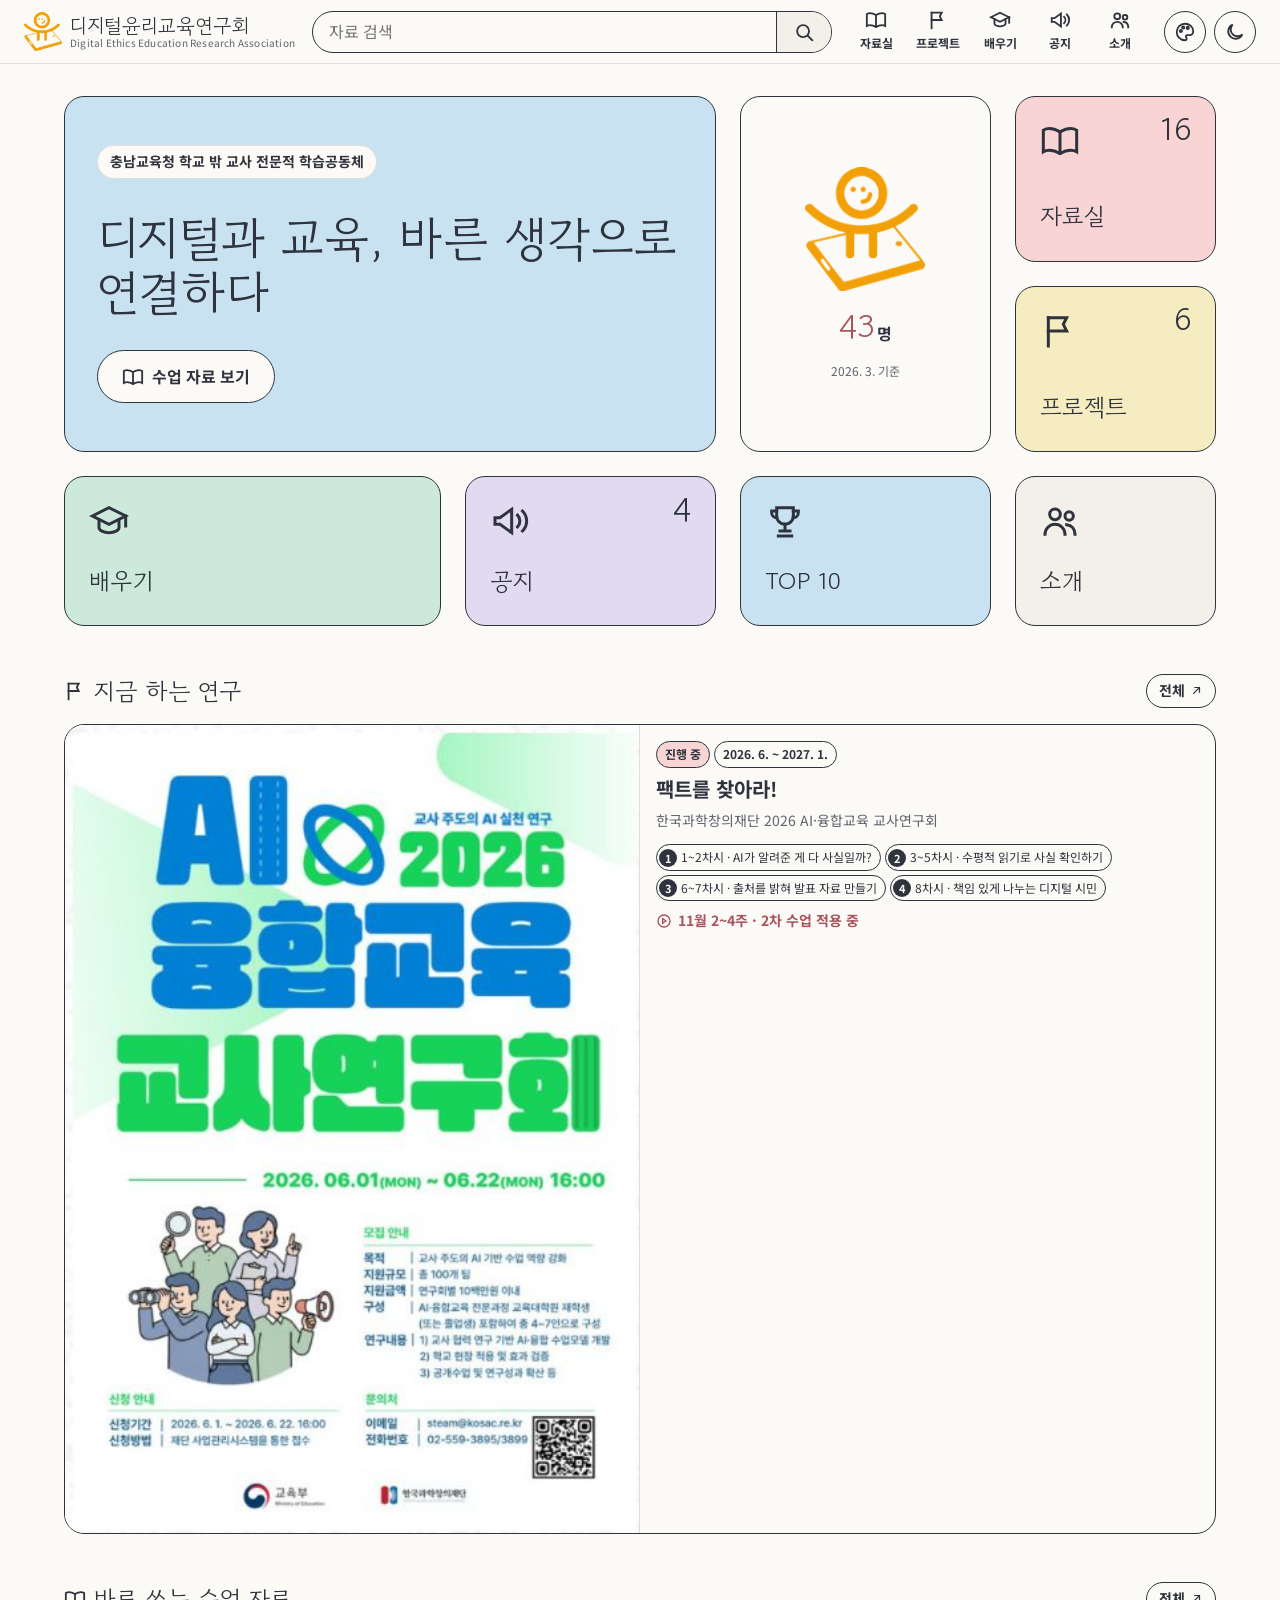
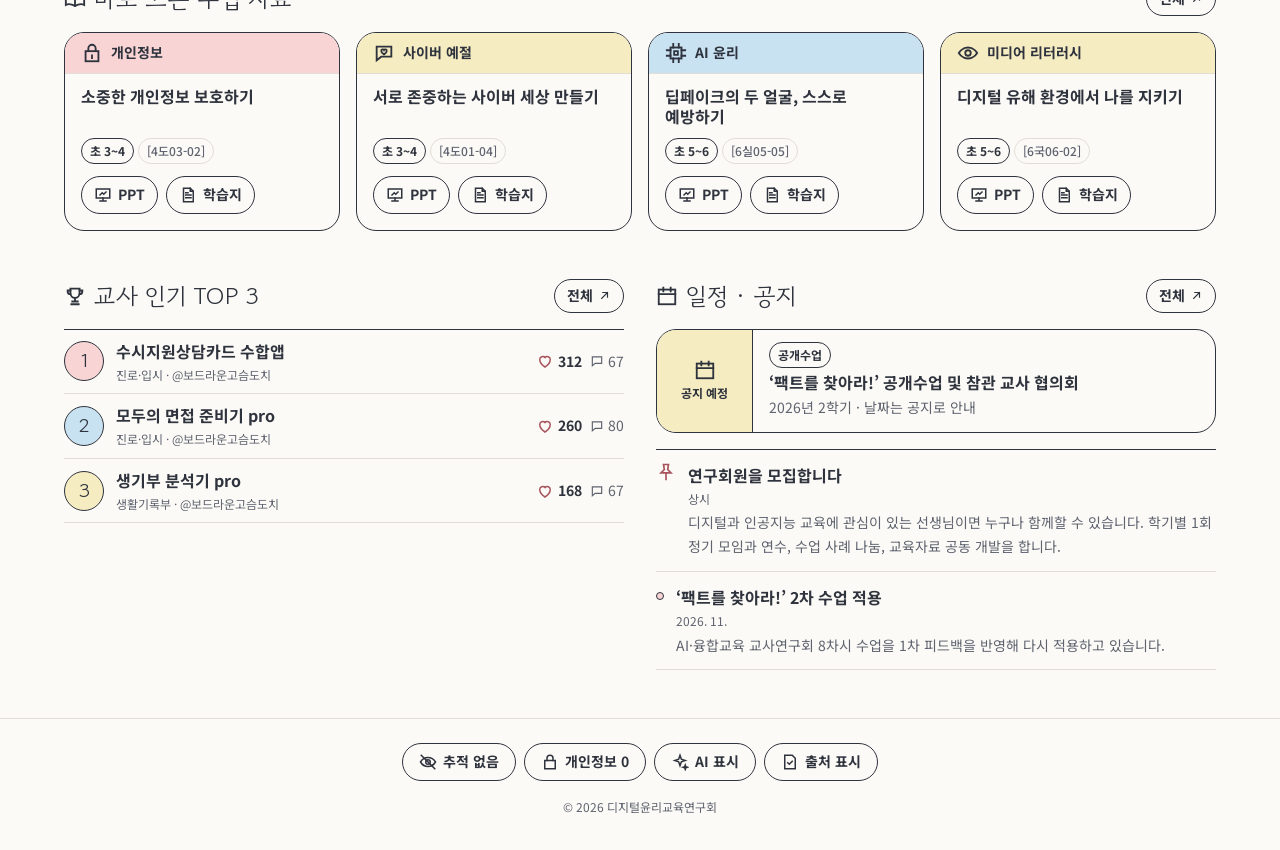
==== commit 127a924a: "feat: 처음 방문하면 디자인 3(조용한 팝아트)이 기본 Co-Authored-By: Claude Opus 5.5 <noreply@anthropic.com>" ====
--- a/index.html
+++ b/index.html
@@ -19,7 +19,8 @@
     var k = "dew:design", q = new URLSearchParams(location.search).get("d");
     if (q === "2") { localStorage.setItem(k, "2"); history.replaceState(null, "", location.pathname + location.hash); return; }
     var s = localStorage.getItem(k);
-    if (s === "0" || s === "1") location.replace("d" + s + "/" + location.hash);
+    if (s === "2") return;
+    location.replace("d" + (s === "0" || s === "1" ? s : "3") + "/" + location.hash);
   } catch (e) {}
 })();
 </script>
@@ -51,6 +52,7 @@
         <a href="d0/"><span class="sw sw0"></span>디자인 0 · 처음</a>
         <a href="d1/"><span class="sw sw1"></span>디자인 1 · 몬드리안</a>
         <a href="./?d=2" aria-current="true"><span class="sw sw2"></span>디자인 2 · 팝아트</a>
+        <a href="d3/"><span class="sw sw3"></span>디자인 3 · 조용한 팝아트</a>
       </div>
     </details>
     <button class="iconbtn theme" type="button" aria-label="화면 밝기 바꾸기" title="밝기"><svg class="i"><use href="#i-moon"/></svg></button>
--- a/tokens.css
+++ b/tokens.css
@@ -54,6 +54,7 @@
   --swatch-0: oklch(75% 0.17 70);
   --swatch-1: oklch(46% 0.19 262);
   --swatch-2: oklch(85% 0.075 8);
+  --swatch-3: oklch(90% 0.035 165);
 
   --bar-h: 64px;
   --tab-h: 64px;
--- a/style.css
+++ b/style.css
@@ -101,6 +101,7 @@
 .sw0 { background: var(--swatch-0); }
 .sw1 { background: var(--swatch-1); }
 .sw2 { background: var(--swatch-2); }
+.sw3 { background: var(--swatch-3); }
 
 /* ---------- 본문 ---------- */
 main { max-width: 1200px; margin: 0 auto; padding: var(--space-lg) var(--space-md) var(--space-xl); outline: none; }
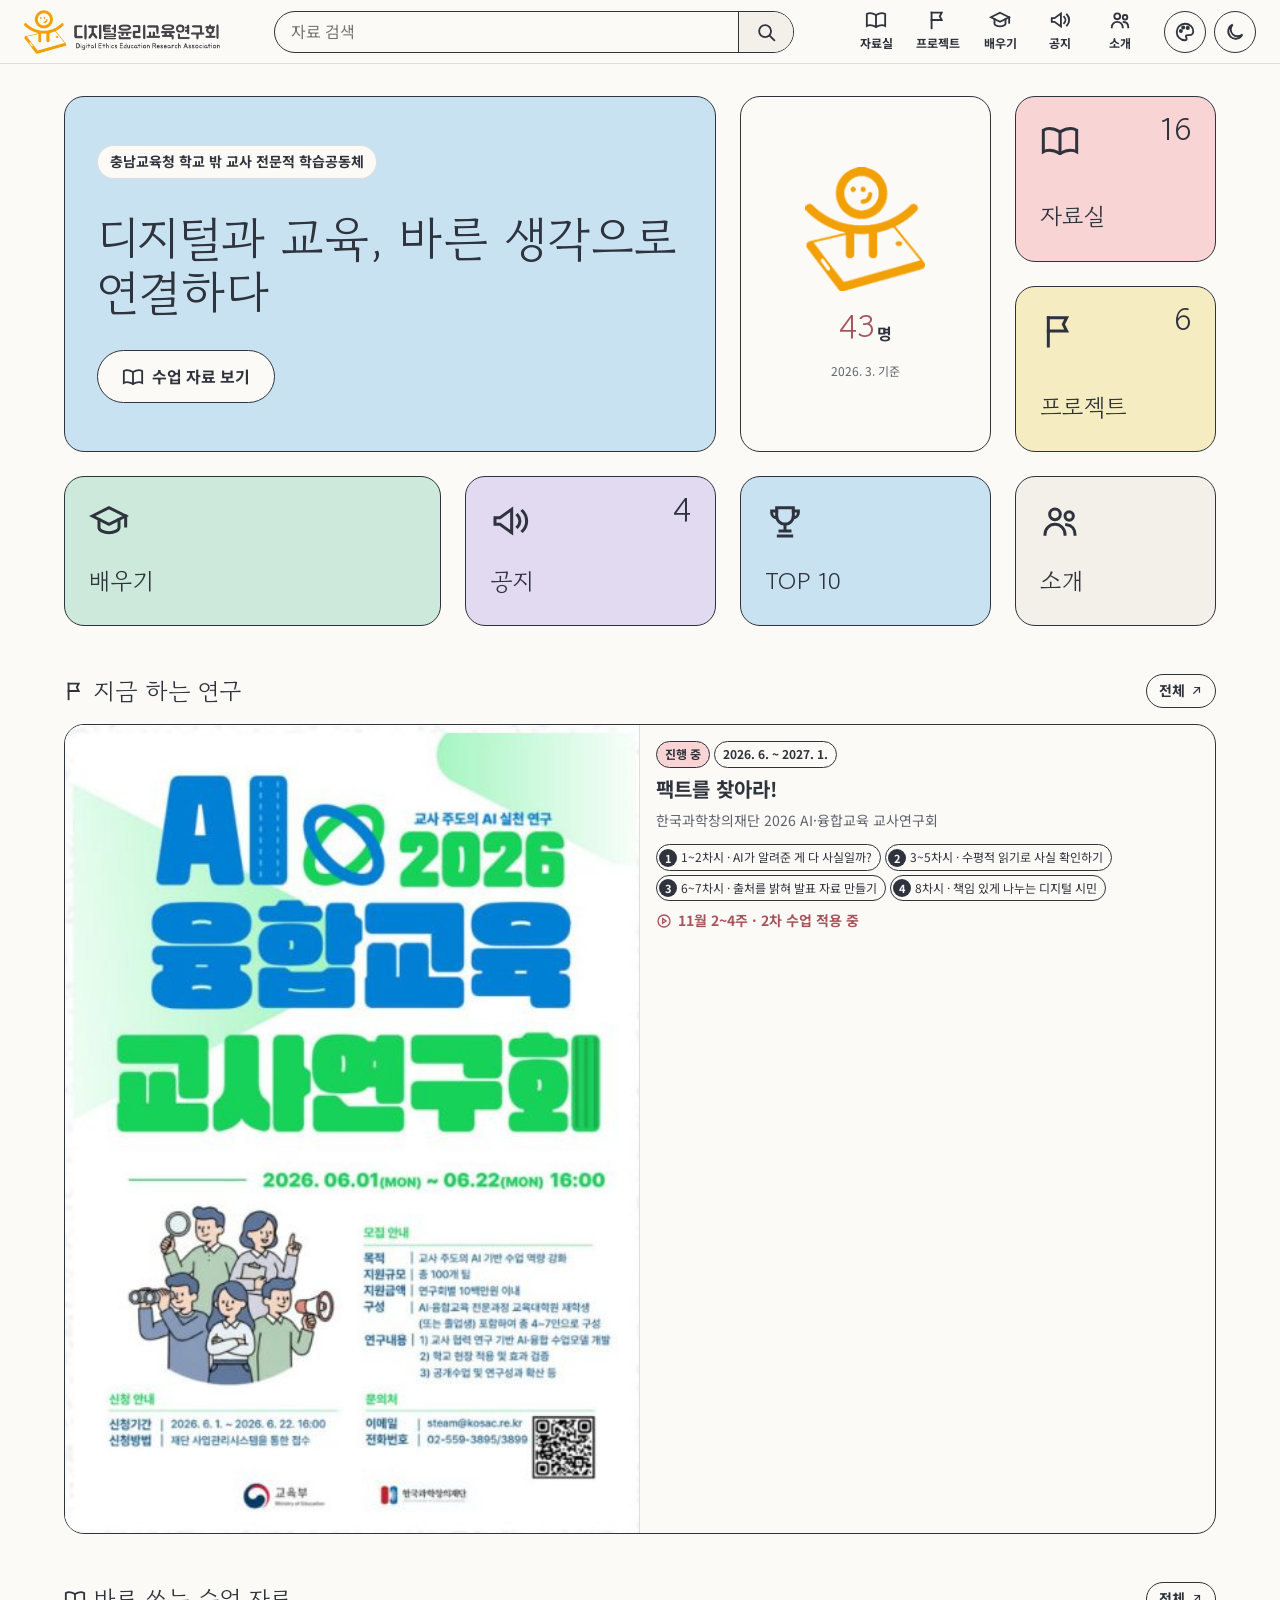
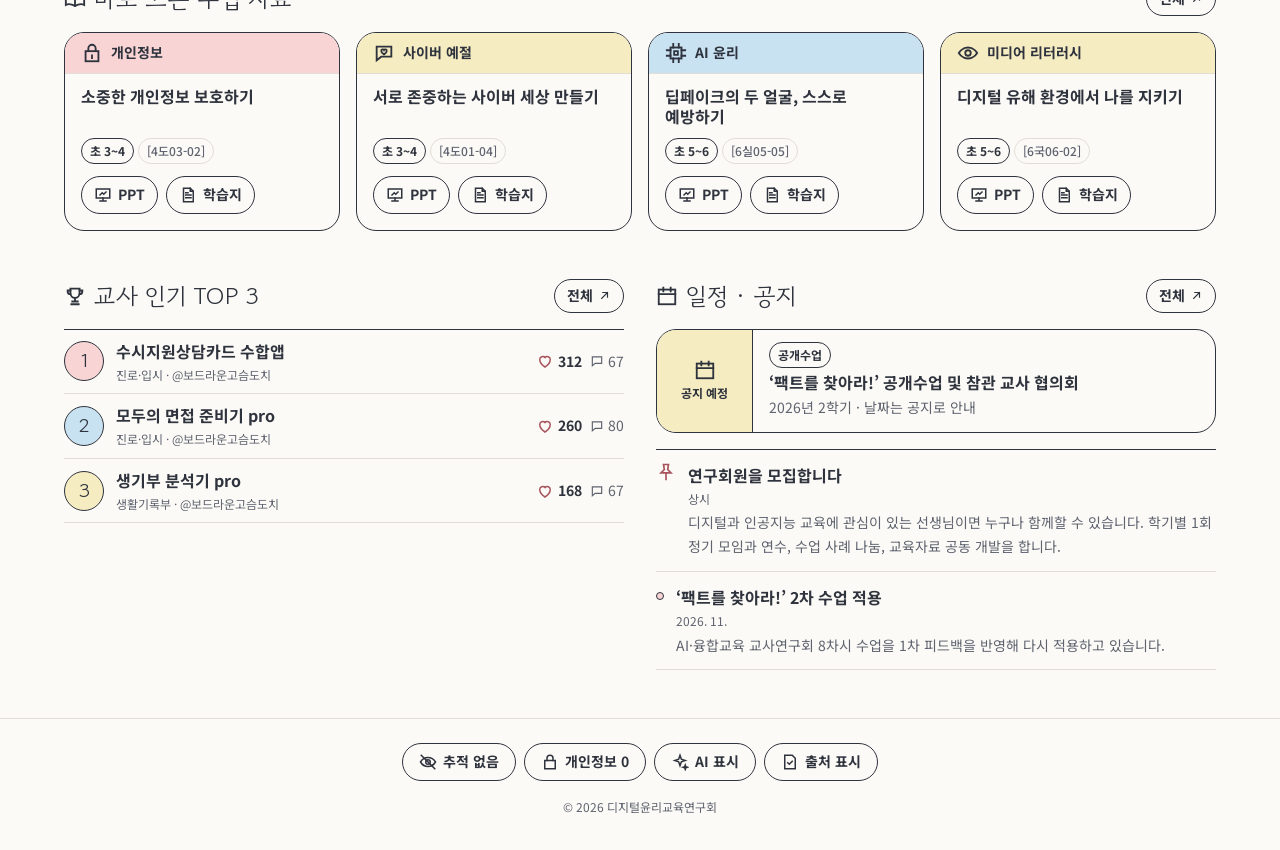
==== commit 66522bfd: "feat: 모든 디자인(0~4) 머리글을 연구회 공식 로고로 통일 로고 CSS는 style.css로 옮겨 1~4가 함께 씀, 디자인 0은 자체 CSS  Co-Authored-By:" ====
--- a/index.html
+++ b/index.html
@@ -20,7 +20,7 @@
     if (q === "2") { localStorage.setItem(k, "2"); history.replaceState(null, "", location.pathname + location.hash); return; }
     var s = localStorage.getItem(k);
     if (s === "2") return;
-    location.replace("d" + (s === "0" || s === "1" ? s : "3") + "/" + location.hash);
+    location.replace("d" + (s === "0" || s === "1" || s === "4" ? s : "3") + "/" + location.hash);
   } catch (e) {}
 })();
 </script>
@@ -30,8 +30,9 @@
 
 <header class="bar">
   <a class="logo" href="#/" aria-label="디지털윤리교육연구회 홈">
-    <img src="img/logo.png" alt="" width="38" height="39">
-    <span class="logo-text"><b>디지털윤리교육연구회</b><small lang="en">Digital Ethics Education Research Association</small></span>
+    <img class="logo-mark" src="img/logo.png" alt="" width="38" height="39">
+    <img class="logo-full lt" src="img/lockup.png" alt="" width="703" height="158">
+    <img class="logo-full dk" src="img/lockup-dark.png" alt="" width="703" height="158">
   </a>
   <form class="search" role="search" id="topsearch">
     <label for="tq" class="vh">자료 검색</label>
@@ -53,6 +54,7 @@
         <a href="d1/"><span class="sw sw1"></span>디자인 1 · 몬드리안</a>
         <a href="./?d=2" aria-current="true"><span class="sw sw2"></span>디자인 2 · 팝아트</a>
         <a href="d3/"><span class="sw sw3"></span>디자인 3 · 조용한 팝아트</a>
+        <a href="d4/"><span class="sw sw4"></span>디자인 4 · 포털</a>
       </div>
     </details>
     <button class="iconbtn theme" type="button" aria-label="화면 밝기 바꾸기" title="밝기"><svg class="i"><use href="#i-moon"/></svg></button>
--- a/tokens.css
+++ b/tokens.css
@@ -55,6 +55,7 @@
   --swatch-1: oklch(46% 0.19 262);
   --swatch-2: oklch(85% 0.075 8);
   --swatch-3: oklch(90% 0.035 165);
+  --swatch-4: oklch(55% 0.15 150);
 
   --bar-h: 64px;
   --tab-h: 64px;
--- a/style.css
+++ b/style.css
@@ -102,6 +102,22 @@
 .sw1 { background: var(--swatch-1); }
 .sw2 { background: var(--swatch-2); }
 .sw3 { background: var(--swatch-3); }
+.sw4 { background: var(--swatch-4); }
+
+/* ---------- 머리 로고: 연구회 공식 로고 ---------- */
+.logo .logo-full { width: auto; height: 44px; }
+.logo .logo-mark, .logo .logo-full.dk { display: none; }
+@media (prefers-color-scheme: dark) {
+  :root:not([data-theme="light"]) .logo .logo-full.lt { display: none; }
+  :root:not([data-theme="light"]) .logo .logo-full.dk { display: block; }
+}
+:root[data-theme="dark"] .logo .logo-full.lt { display: none; }
+:root[data-theme="dark"] .logo .logo-full.dk { display: block; }
+@media (max-width: 1080px) { .logo .logo-full { height: 36px; } }
+@media (max-width: 720px) {
+  .logo .logo-full { display: none !important; }
+  .logo .logo-mark { display: block; }
+}
 
 /* ---------- 본문 ---------- */
 main { max-width: 1200px; margin: 0 auto; padding: var(--space-lg) var(--space-md) var(--space-xl); outline: none; }
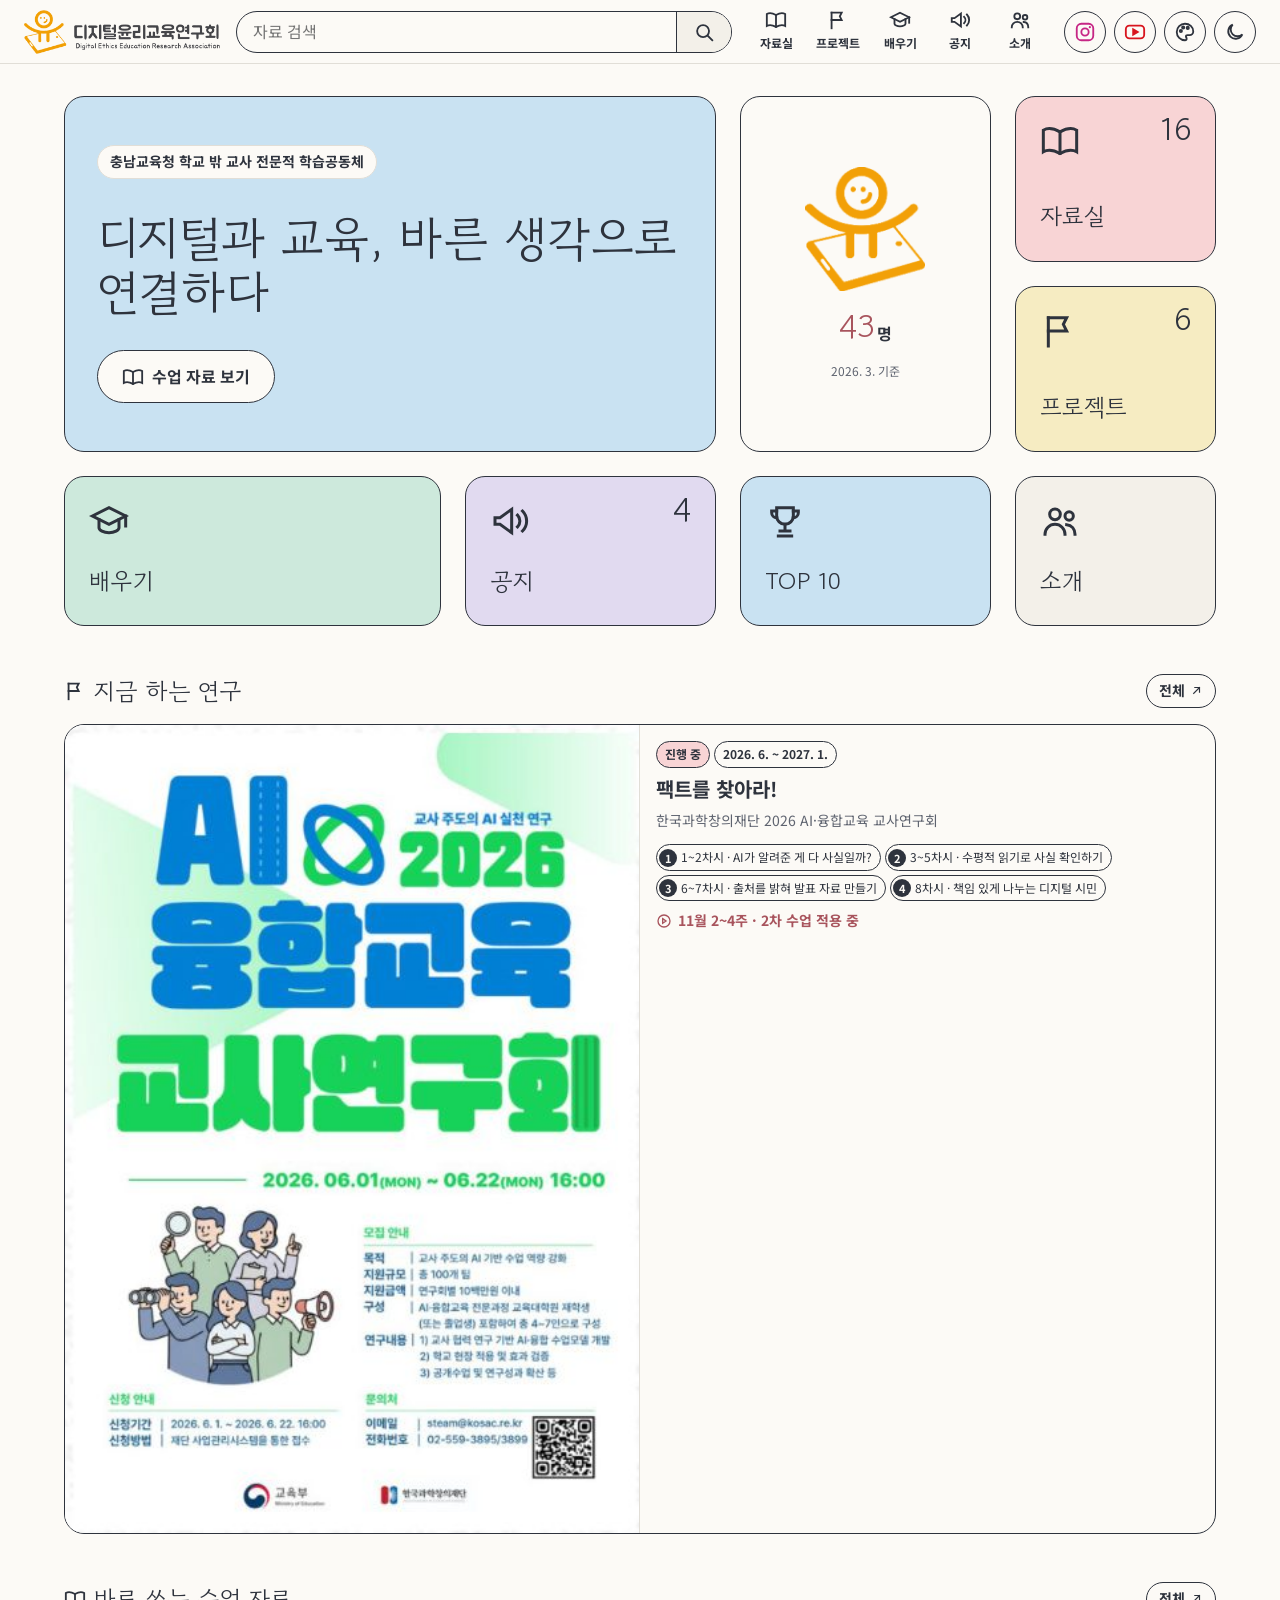
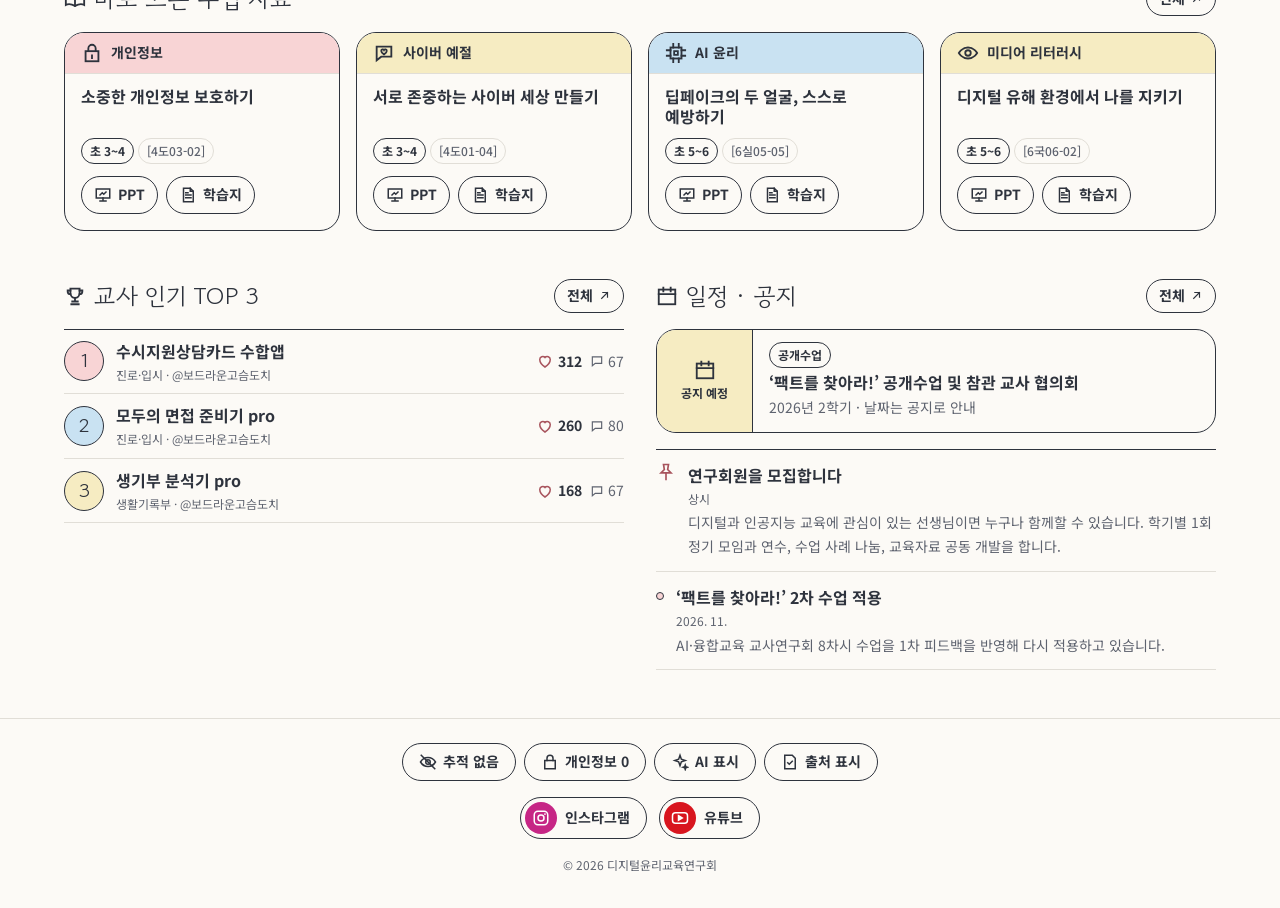
==== commit 8e853cfb: "feat: 인스타그램·유튜브 바로가기 아이콘 (모든 디자인 상단·바닥글) - 상단 도구 줄에 아이콘 버튼(휴대폰에서는 숨김), 바닥글에 이름 붙은 버튼 - 아이콘은 직접 그린 SV" ====
--- a/index.html
+++ b/index.html
@@ -20,7 +20,7 @@
     if (q === "2") { localStorage.setItem(k, "2"); history.replaceState(null, "", location.pathname + location.hash); return; }
     var s = localStorage.getItem(k);
     if (s === "2") return;
-    location.replace("d" + (s === "0" || s === "1" || s === "4" ? s : "3") + "/" + location.hash);
+    location.replace("d" + (s === "0" || s === "1" || s === "4" || s === "5" ? s : "3") + "/" + location.hash);
   } catch (e) {}
 })();
 </script>
@@ -47,6 +47,8 @@
     <a href="#/about"><svg class="i"><use href="#i-about"/></svg><span>소개</span></a>
   </nav>
   <div class="tools">
+    <a class="iconbtn sns-h ig" href="https://www.instagram.com/kwangseok_elementary/" target="_blank" rel="noopener noreferrer" aria-label="인스타그램 (새 창)" title="인스타그램"><svg class="i"><use href="#i-insta"/></svg></a>
+    <a class="iconbtn sns-h yt" href="https://www.youtube.com/@bokma_wife" target="_blank" rel="noopener noreferrer" aria-label="유튜브 (새 창)" title="유튜브"><svg class="i"><use href="#i-youtube"/></svg></a>
     <details class="dpick">
       <summary class="iconbtn" aria-label="디자인 고르기" title="디자인 고르기"><svg class="i"><use href="#i-palette"/></svg></summary>
       <div class="dpick-menu">
@@ -55,6 +57,7 @@
         <a href="./?d=2" aria-current="true"><span class="sw sw2"></span>디자인 2 · 팝아트</a>
         <a href="d3/"><span class="sw sw3"></span>디자인 3 · 조용한 팝아트</a>
         <a href="d4/"><span class="sw sw4"></span>디자인 4 · 포털</a>
+        <a href="d5/"><span class="sw sw5"></span>디자인 5 · 이미지</a>
       </div>
     </details>
     <button class="iconbtn theme" type="button" aria-label="화면 밝기 바꾸기" title="밝기"><svg class="i"><use href="#i-moon"/></svg></button>
@@ -70,6 +73,10 @@
     <li title="AI 도움을 받은 글·그림에는 표시를 붙입니다"><svg class="i"><use href="#i-ai"/></svg><span>AI 표시</span></li>
     <li title="모든 자료에 만든 곳과 연도를 적습니다"><svg class="i"><use href="#i-source"/></svg><span>출처 표시</span></li>
   </ul>
+  <nav class="social" aria-label="연구회 소식 채널">
+    <a class="sns ig" href="https://www.instagram.com/kwangseok_elementary/" target="_blank" rel="noopener noreferrer"><span class="sns-ico"><svg class="i"><use href="#i-insta"/></svg></span><span>인스타그램</span></a>
+    <a class="sns yt" href="https://www.youtube.com/@bokma_wife" target="_blank" rel="noopener noreferrer"><span class="sns-ico"><svg class="i"><use href="#i-youtube"/></svg></span><span>유튜브</span></a>
+  </nav>
   <p class="foot-small" id="foot-small"></p>
 </footer>
 
@@ -121,6 +128,8 @@
     <symbol id="i-lock" viewBox="0 0 24 24"><rect x="5" y="10" width="14" height="11"/><path d="M8 10V7a4 4 0 0 1 8 0v3"/></symbol>
     <symbol id="i-ai" viewBox="0 0 24 24"><path d="M12 3l1.8 5.2L19 10l-5.2 1.8L12 17l-1.8-5.2L5 10l5.2-1.8z"/><path d="M19 16l.8 2.2L22 19l-2.2.8L19 22l-.8-2.2L16 19l2.2-.8z"/></symbol>
     <symbol id="i-source" viewBox="0 0 24 24"><path d="M5 3h10l4 4v14H5z"/><path d="M9 13l2 2 4-4"/></symbol>
+    <symbol id="i-insta" viewBox="0 0 24 24"><rect x="3" y="3" width="18" height="18" rx="5"/><circle cx="12" cy="12" r="4"/><circle cx="17.3" cy="6.7" r="1.2" fill="currentColor" stroke="none"/></symbol>
+    <symbol id="i-youtube" viewBox="0 0 24 24"><rect x="2" y="5" width="20" height="14" rx="4"/><path d="M10 9l5 3-5 3z" fill="currentColor"/></symbol>
   </defs>
 </svg>
 
--- a/tokens.css
+++ b/tokens.css
@@ -56,6 +56,10 @@
   --swatch-2: oklch(85% 0.075 8);
   --swatch-3: oklch(90% 0.035 165);
   --swatch-4: oklch(55% 0.15 150);
+  --swatch-5: oklch(60% 0.16 55);
+  --color-insta: oklch(56% 0.21 350);
+  --color-youtube: oklch(56% 0.22 27);
+  --color-on-brand: oklch(100% 0 0);
 
   --bar-h: 64px;
   --tab-h: 64px;
--- a/style.css
+++ b/style.css
@@ -103,6 +103,7 @@
 .sw2 { background: var(--swatch-2); }
 .sw3 { background: var(--swatch-3); }
 .sw4 { background: var(--swatch-4); }
+.sw5 { background: var(--swatch-5); }
 
 /* ---------- 머리 로고: 연구회 공식 로고 ---------- */
 .logo .logo-full { width: auto; height: 44px; }
@@ -441,3 +442,23 @@
 @media (prefers-reduced-motion: reduce) {
   *, *::before, *::after { transition: none !important; animation: none !important; }
 }
+
+/* 수업 자료 표지: 디자인 5에서만 보임 */
+.res-cover{display:none}
+
+/* 소식 채널: 인스타그램 · 유튜브 */
+.sns-h.ig { color: var(--color-insta); }
+.sns-h.yt { color: var(--color-youtube); }
+.social { display: flex; justify-content: center; flex-wrap: wrap; gap: var(--space-xs); margin: var(--space-sm) auto 0; }
+.sns {
+  display: inline-flex; align-items: center; gap: var(--space-2xs); white-space: nowrap;
+  padding: 4px var(--space-sm) 4px 4px; border: var(--rule-thin) solid var(--color-rule); border-radius: var(--radius-pill);
+  font-size: var(--text-sm); font-weight: 700; text-decoration: none; background: var(--color-paper);
+  transition: transform var(--dur-short) var(--ease-out);
+}
+.sns:hover { transform: translateY(-2px); }
+.sns-ico { display: grid; place-items: center; width: 32px; height: 32px; border-radius: 50%; color: var(--color-on-brand); }
+.sns.ig .sns-ico { background: var(--color-insta); }
+.sns.yt .sns-ico { background: var(--color-youtube); }
+.sns-ico .i { width: 18px; height: 18px; }
+@media (max-width: 560px) { .tools .sns-h { display: none; } }
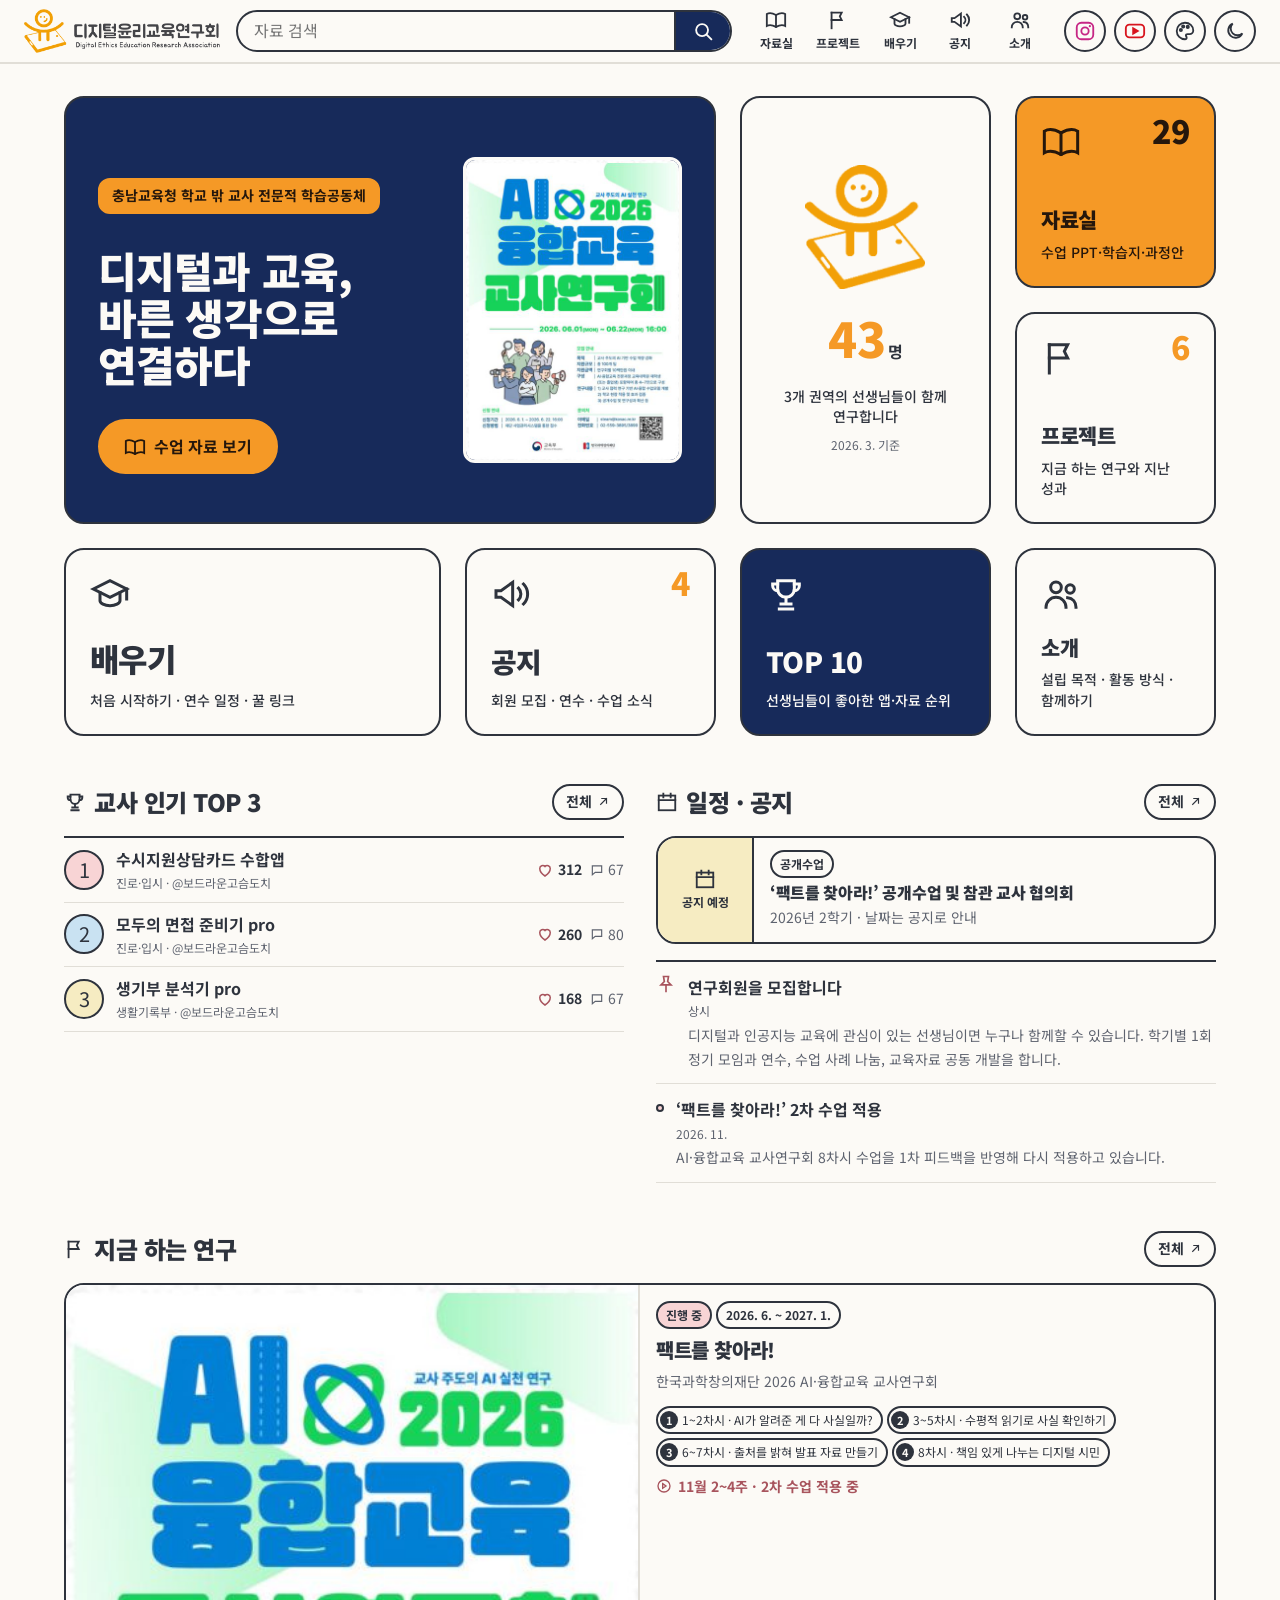
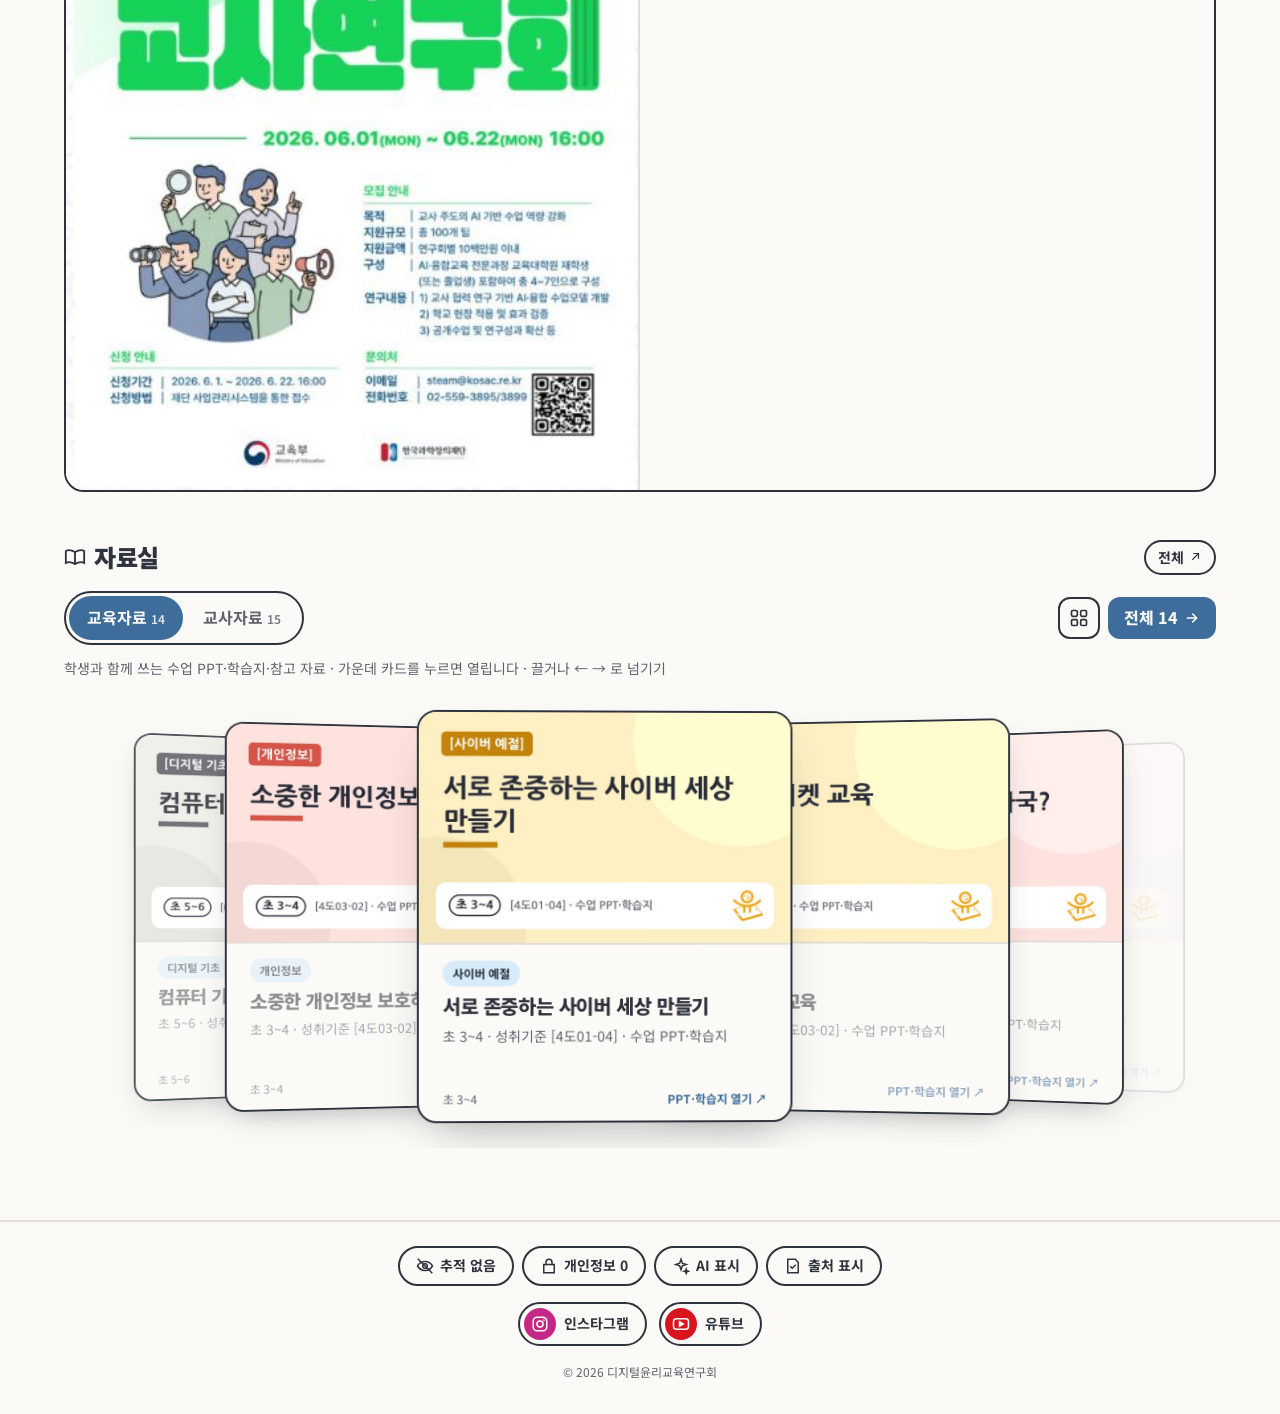
==== commit 2b992756: "docs(brief): 회의 발표용 카드뉴스 5장(장점·구조·디자인·검토사항), 디자인 3 이름을 '또렷한 팝아트'로 Co-Authored-By: Claude Opus 5.5 <n" ====
--- a/index.html
+++ b/index.html
@@ -55,7 +55,7 @@
         <a href="d0/"><span class="sw sw0"></span>디자인 0 · 처음</a>
         <a href="d1/"><span class="sw sw1"></span>디자인 1 · 몬드리안</a>
         <a href="./?d=2" aria-current="true"><span class="sw sw2"></span>디자인 2 · 팝아트</a>
-        <a href="d3/"><span class="sw sw3"></span>디자인 3 · 조용한 팝아트</a>
+        <a href="d3/"><span class="sw sw3"></span>디자인 3 · 또렷한 팝아트</a>
         <a href="d4/"><span class="sw sw4"></span>디자인 4 · 포털</a>
         <a href="d5/"><span class="sw sw5"></span>디자인 5 · 이미지</a>
       </div>
--- a/tokens.css
+++ b/tokens.css
@@ -3,6 +3,7 @@
  * axes: light / display-heavy / warm-pastel
  */
 :root{
+  --color-lift: oklch(25% 0.03 265 / 0.22);
   /* 크림 종이 · 남색 먹선 · 파스텔 면 */
   --color-paper:    oklch(97.5% 0.012 85);
   --color-paper-2:  oklch(94% 0.02 85);
--- a/style.css
+++ b/style.css
@@ -189,6 +189,9 @@
 .m-tile:hover { filter: brightness(1.06) saturate(1.1); }
 .m-tile[data-c="w"]:hover { background: var(--color-paper-2); filter: none; }
 .m-label { font-family: var(--font-display); font-size: var(--text-xl); white-space: nowrap; }
+.m-txt { display: flex; flex-direction: column; gap: var(--space-3xs); min-width: 0; }
+.m-desc { font-family: var(--font-body); font-size: var(--text-sm); font-weight: 500; line-height: 1.45; word-break: keep-all; overflow-wrap: anywhere; }
+.m-mark .m-desc { max-width: 15em; color: var(--color-ink); }
 .m-count { position: absolute; top: var(--space-sm); right: var(--space-md); font-family: var(--font-display); font-size: var(--text-2xl); line-height: 1; }
 .mond > a:nth-of-type(1) { grid-area: lib; }
 .mond > a:nth-of-type(2) { grid-area: proj; }
@@ -407,6 +410,7 @@
   .m-mark img { width: 84px; }
   .m-tile { min-height: 110px; padding: var(--space-sm); }
   .m-label { font-size: var(--text-lg); }
+  .m-desc { font-size: var(--text-xs); }
   .m-count { right: var(--space-sm); font-size: var(--text-xl); }
   .i.lg { width: 32px; height: 32px; }
 
@@ -445,6 +449,11 @@
 
 /* 수업 자료 표지: 디자인 5에서만 보임 */
 .res-cover{display:none}
+/* 웹앱 썸네일(모든 디자인) */
+.res-shot { display: block; margin: 0 calc(-1 * var(--space-sm)); aspect-ratio: 16 / 10; overflow: hidden; border-bottom: var(--rule-thin) solid var(--color-rule); background: var(--color-paper); }
+.res-shot img { display: block; width: 100%; height: 100%; object-fit: cover; object-position: center top; transition: transform var(--dur-short) var(--ease-out); }
+.res-shot:hover img { transform: scale(1.03); }
+.res-desc { margin: 0; font-size: var(--text-sm); line-height: 1.5; color: var(--color-ink-2); }
 
 /* 소식 채널: 인스타그램 · 유튜브 */
 .sns-h.ig { color: var(--color-insta); }
@@ -462,3 +471,79 @@
 .sns.yt .sns-ico { background: var(--color-youtube); }
 .sns-ico .i { width: 18px; height: 18px; }
 @media (max-width: 560px) { .tools .sns-h { display: none; } }
+
+/* 함께하기: 가입 QR 포스터 */
+.join-poster { flex: none; width: 220px; margin-left: auto; display: block; border-radius: var(--radius-sm, 8px); overflow: hidden; border: var(--rule-thin) solid var(--color-rule); background: var(--color-paper); }
+.join-poster img { display: block; width: 100%; height: auto; }
+@media (max-width: 720px) { .join-poster { width: min(280px, 100%); margin-left: 0; } }
+
+/* ---------- 흐르는 3D 카드 (빛돌 포털 makeFlow 카드 구성: 가로 그림 + 뱃지·제목·설명·열기) — 디자인 5 홈 · 자료실 공용 ---------- */
+.mg-flow {
+  --cw: 380px; --fx: 0.62;
+  position: relative; height: calc(var(--cw) * 0.625 + 214px); perspective: 1500px; overflow: hidden;
+  touch-action: pan-y; user-select: none; cursor: grab; border-radius: var(--radius-card);
+}
+.mg-flow.drag { cursor: grabbing; }
+.mg-flow:focus-visible { outline: 2px solid var(--color-focus); outline-offset: 2px; }
+.mg-fc {
+  position: absolute; top: 12px; left: 50%; width: var(--cw); margin-left: calc(var(--cw) / -2);
+  display: flex; flex-direction: column; overflow: hidden; text-decoration: none; color: var(--color-ink);
+  background: var(--color-paper); border: var(--rule-thin) solid var(--color-rule); border-radius: var(--radius-card);
+  box-shadow: 0 14px 34px -14px var(--color-lift);
+  will-change: transform, opacity; backface-visibility: hidden; visibility: hidden;
+}
+.mg-fc.on { box-shadow: 0 22px 46px -18px var(--color-lift); }
+.mg-fc.on:hover { border-color: var(--color-accent); }
+.mg-fc img { display: block; width: 100%; height: auto; aspect-ratio: 16 / 10; object-fit: cover; border-bottom: var(--rule-thin) solid var(--color-hair); -webkit-user-drag: none; pointer-events: none; }
+.mg-fb { height: 178px; padding: var(--space-sm) var(--space-md) var(--space-xs); display: flex; flex-direction: column; gap: 7px; text-align: left; transition: opacity var(--dur-med) var(--ease-out); }
+.mg-fc:not(.on) .mg-fb { opacity: 0.55; }
+.mg-fbadge { align-self: flex-start; padding: 3px 10px; border-radius: var(--radius-pill); background: var(--color-accent-2); color: var(--color-ink); font-size: var(--text-xs); font-weight: 700; }
+.mg-ft { font-size: var(--text-lg); font-weight: 800; line-height: 1.3; letter-spacing: -0.02em; display: -webkit-box; -webkit-line-clamp: 1; -webkit-box-orient: vertical; overflow: hidden; }
+.mg-fc.on:hover .mg-ft { color: var(--color-accent); }
+.mg-fp { font-size: var(--text-sm); line-height: 1.5; color: var(--color-ink-2); display: -webkit-box; -webkit-line-clamp: 2; -webkit-box-orient: vertical; overflow: hidden; }
+.mg-ff { margin-top: auto; display: flex; justify-content: space-between; align-items: center; gap: var(--space-xs); font-size: var(--text-xs); color: var(--color-ink-2); }
+.mg-ff span:last-child { font-weight: 700; color: var(--color-accent); white-space: nowrap; }
+
+.mg-fnav {
+  position: absolute; top: calc(var(--cw) * 0.3125 + 12px); z-index: 1100; width: 40px; height: 40px; margin-top: -20px;
+  display: grid; place-items: center; border-radius: 50%; cursor: pointer;
+  border: var(--rule-thin) solid var(--color-rule); background: var(--color-paper); color: var(--color-ink);
+  box-shadow: 0 4px 14px -6px var(--color-lift);
+}
+.mg-fnav:hover { border-color: var(--color-accent); color: var(--color-accent); }
+.mg-fnav.l { left: var(--space-2xs); }
+.mg-fnav.r { right: var(--space-2xs); }
+.mg-fnav.l .i { transform: rotate(-135deg); }
+.mg-fnav.r .i { transform: rotate(45deg); }
+.mg-fcount { position: absolute; right: var(--space-sm); bottom: var(--space-2xs); z-index: 1100; display: flex; align-items: center; gap: var(--space-2xs); font-size: var(--text-sm); color: var(--color-ink-2); font-variant-numeric: tabular-nums; }
+.mg-fcount b { color: var(--color-ink); }
+.mg-fplay { width: 28px; height: 28px; display: inline-grid; place-items: center; border-radius: var(--radius-sm); border: var(--rule-thin) solid var(--color-rule); background: var(--color-paper); color: var(--color-ink); font-size: 11px; cursor: pointer; }
+.mg-fplay:hover { border-color: var(--color-accent); color: var(--color-accent); }
+
+/* ---------- 자료실: 교육자료/교사자료 탭 + 보기 전환 (도름스 배치) ---------- */
+.lib-bar { display: flex; align-items: center; justify-content: space-between; gap: var(--space-xs); flex-wrap: wrap; margin: var(--space-sm) 0 var(--space-xs); }
+.lib-seg { display: inline-flex; padding: 3px; gap: 2px; border: var(--rule-thin) solid var(--color-rule); border-radius: var(--radius-pill); background: var(--color-paper); }
+.lib-seg button { border: 0; background: transparent; padding: 8px 18px; border-radius: var(--radius-pill); font: inherit; font-weight: 700; color: var(--color-ink-2); cursor: pointer; white-space: nowrap; }
+.lib-seg button:hover { color: var(--color-ink); }
+.lib-seg button[aria-pressed="true"] { background: var(--color-accent); color: var(--color-on-accent); }
+.lib-seg small { margin-left: 4px; font-size: var(--text-xs); font-weight: 600; opacity: 0.85; }
+.lib-act { display: flex; gap: var(--space-2xs); }
+.lib-view { width: 42px; height: 42px; display: grid; place-items: center; border: var(--rule-thin) solid var(--color-rule); border-radius: var(--radius-sm); background: var(--color-paper); color: var(--color-ink); cursor: pointer; }
+.lib-view:hover { border-color: var(--color-accent); color: var(--color-accent); }
+.lib-view svg { width: 20px; height: 20px; }
+.lib-all { display: inline-flex; align-items: center; gap: 6px; height: 42px; padding: 0 16px; border: 0; border-radius: var(--radius-sm); background: var(--color-accent); color: var(--color-on-accent); font: inherit; font-weight: 800; cursor: pointer; white-space: nowrap; }
+.lib-all svg { width: 16px; height: 16px; }
+.lib-seg button:focus-visible, .lib-view:focus-visible, .lib-all:focus-visible { outline: 2px solid var(--color-focus); outline-offset: 2px; }
+.lib-lede { margin: 0 0 var(--space-sm); font-size: var(--text-sm); color: var(--color-ink-2); }
+#libbody .mg-flow { margin-bottom: var(--space-md); }
+@media (max-width: 560px) {
+  .mg-flow { --cw: min(330px, 76vw); --fx: 0.7; }
+  .mg-fb { height: 170px; }
+  .mg-ft { font-size: var(--text-md); }
+  .mg-fnav { width: 34px; height: 34px; margin-top: -17px; }
+  .lib-seg button { padding: 8px 12px; }
+}
+a.lib-view, a.lib-all { text-decoration: none; }
+.home-lib { margin-bottom: var(--space-md); }
+/* 첫 화면 큰 칸 포스터: 기본은 숨김(디자인 3에서만 보임) */
+.m-hero-pic { display: none; }
